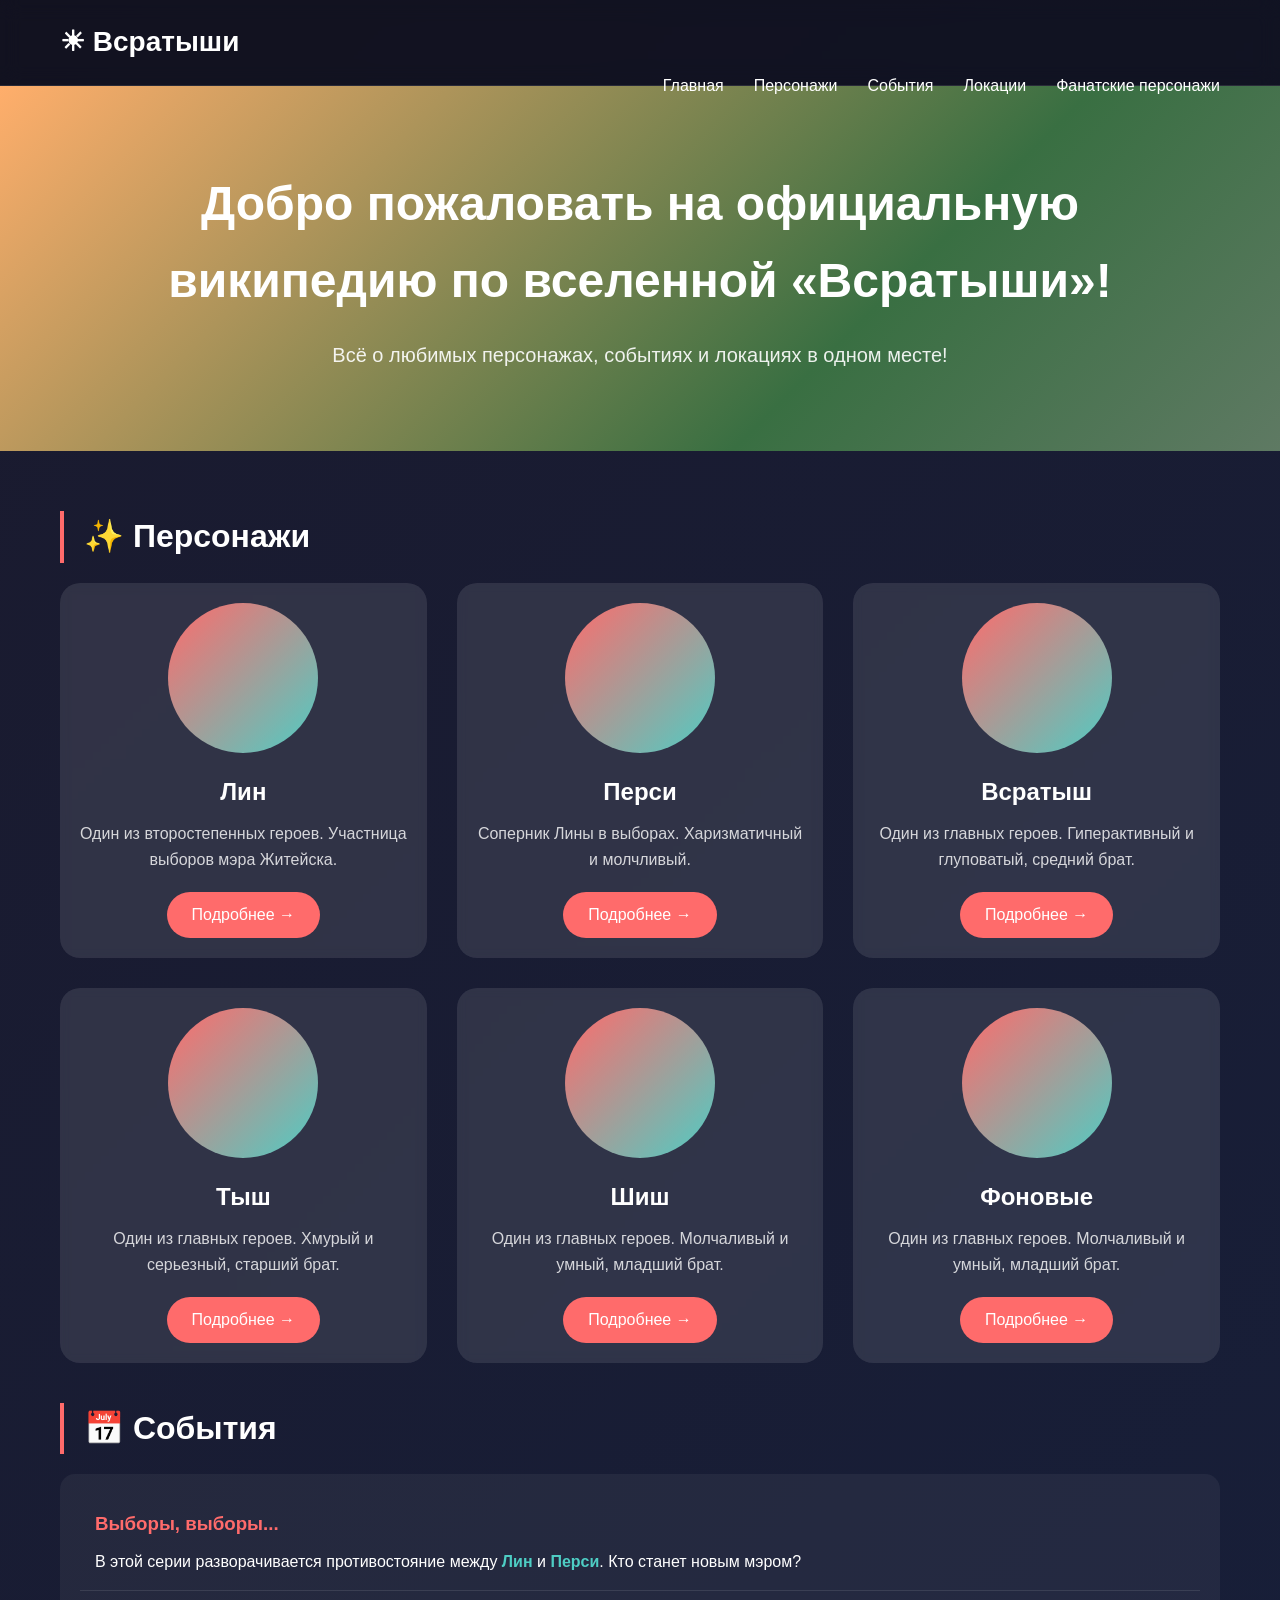
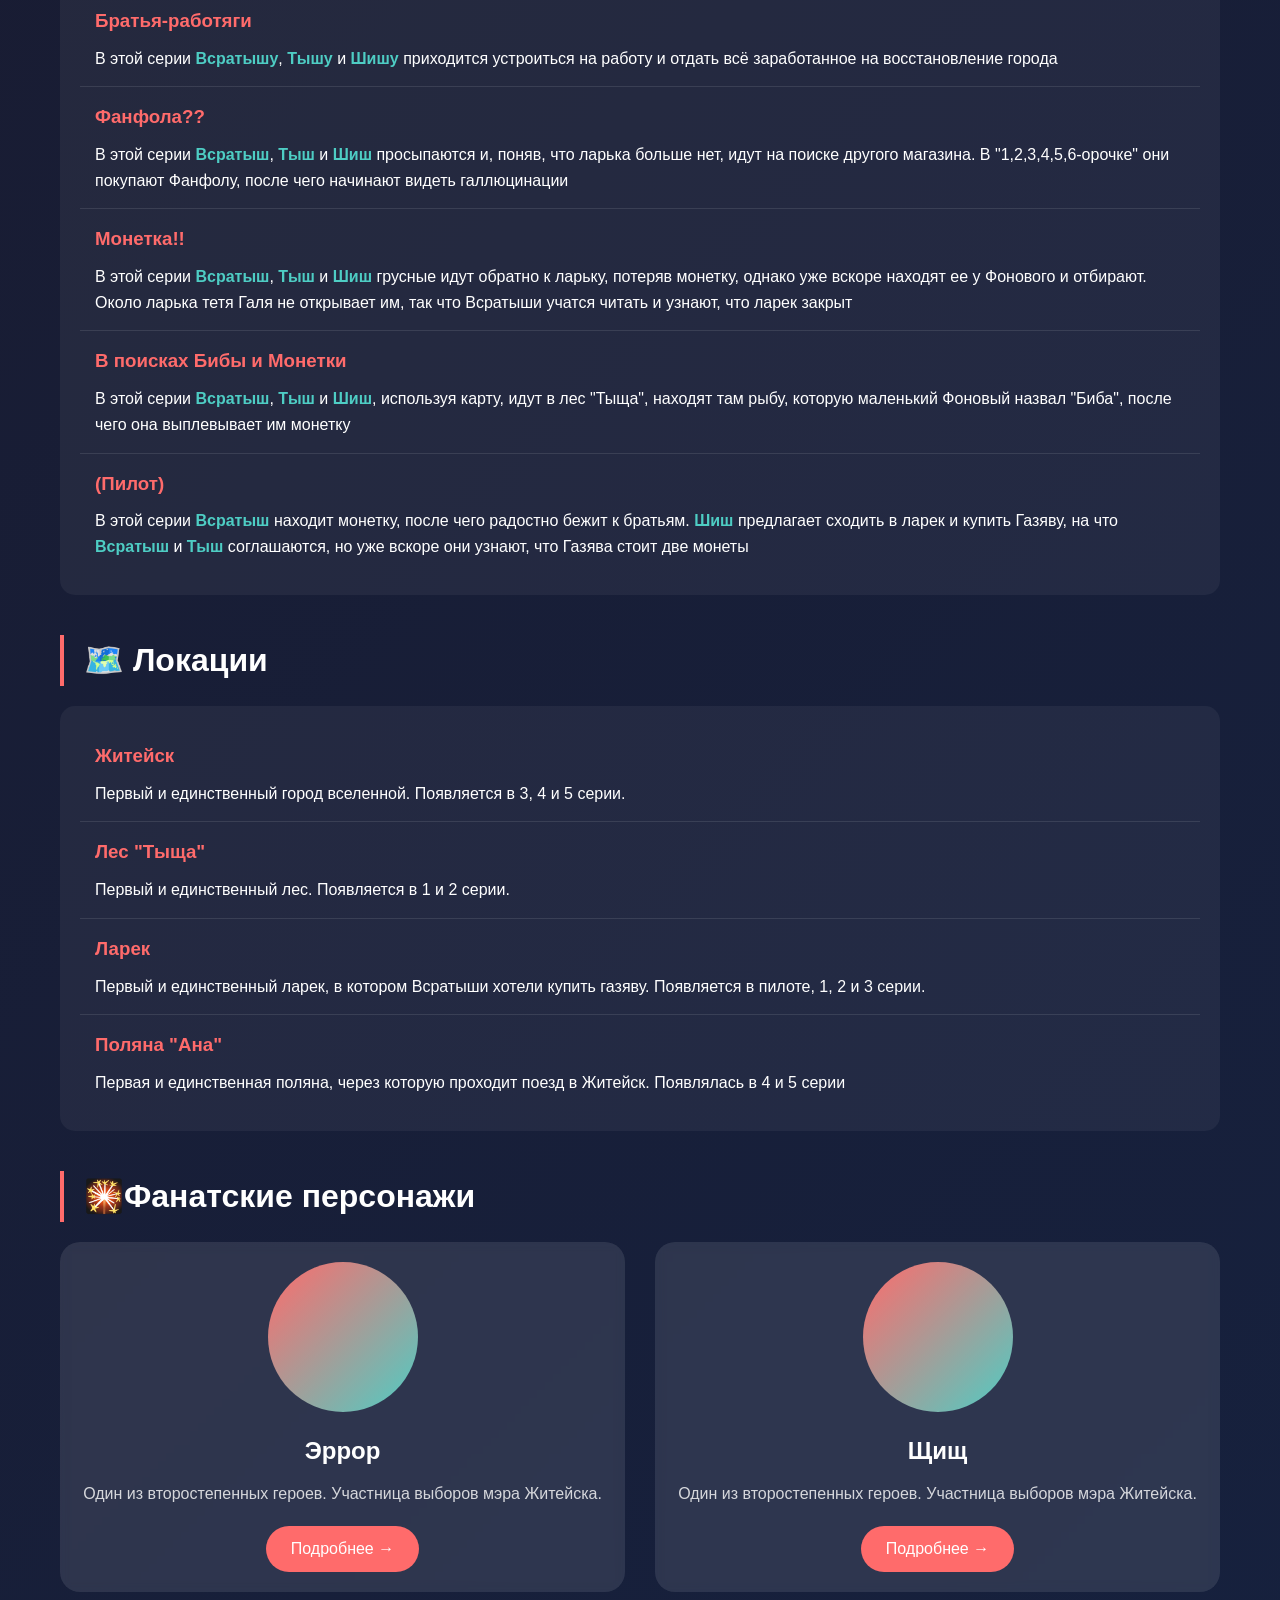
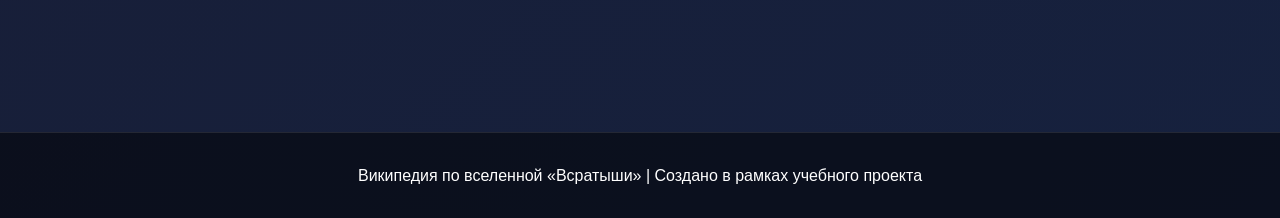
==== index.html @ 4bf6b6f5 "Update index.html" ====
<!DOCTYPE html>
<html lang="ru">
<head>
    <meta charset="UTF-8">
    <meta name="viewport" content="width=device-width, initial-scale=1.0">
    <title>Всратыши — энциклопедия вселенной</title>
    <link rel="stylesheet" href="style.css">
</head>
<body>
    <header>
        <div class="container">
            <h1 class="logo">☀ Всратыши</h1>
            <nav>
                <ul>
                    <li><a href="index.html">Главная</a></li>
                    <li><a href="#personazhi">Персонажи</a></li>
                    <li><a href="#sobytiya">События</a></li>
                    <li><a href="#lokacii">Локации</a></li>
                    <li><a href="#fanpersonazhi">Фанатские персонажи</a></li>
                </ul>
            </nav>
        </div>
    </header>

    <main>
        <section class="hero">
            <div class="container">
                <h2>Добро пожаловать на официальную<br>википедию по вселенной «Всратыши»!</h2>
                <p>Всё о любимых персонажах, событиях и локациях в одном месте!</p>
            </div>
        </section>

        <section class="content">
            <div class="container">
                <h2 id="personazhi">✨ Персонажи</h2>
                <div class="cards">
                    <div class="card">
                        <div class="card-image" style="background-color: #ff6b6b;"></div>
                        <h3>Лин</h3>
                        <p>Один из второстепенных героев. Участница выборов мэра Житейска.</p>
                        <a href="персонажи/lin.html" class="btn">Подробнее →</a>
                    </div>
                    <div class="card">
                        <div class="card-image" style="background-color: #4ecdc4;"></div>
                        <h3>Перси</h3>
                        <p>Соперник Лины в выборах. Харизматичный и молчливый.</p>
                        <a href="персонажи/persi.html" class="btn">Подробнее →</a>
                    </div>
                    <div class="card">
                        <div class="card-image" style="background-color: #ff6b6b;"></div>
                        <h3>Всратыш</h3>
                        <p>Один из главных героев. Гиперактивный и глуповатый, средний брат.</p>
                        <a href="персонажи/vsratysh.html" class="btn">Подробнее →</a>
                    </div>
                    <div class="card">
                        <div class="card-image" style="background-color: #ff6b6b;"></div>
                        <h3>Тыш</h3>
                        <p>Один из главных героев. Хмурый и серьезный, старший брат.</p>
                        <a href="персонажи/tysh.html" class="btn">Подробнее →</a>
                    </div>
                    <div class="card">
                        <div class="card-image" style="background-color: #ff6b6b;"></div>
                        <h3>Шиш</h3>
                        <p>Один из главных героев. Молчаливый и умный, младший брат.</p>
                        <a href="персонажи/shysh.html" class="btn">Подробнее →</a>
                    </div>
                    <div class="card">
                        <div class="card-image" style="background-color: #ff6b6b;"></div>
                        <h3>Фоновые</h3>
                        <p>Один из главных героев. Молчаливый и умный, младший брат.</p>
                        <a href="персонажи/fonovyi.html" class="btn">Подробнее →</a>
                    </div>
                </div>

                <h2 id="sobytiya">📅 События</h2>
                <div class="events-list">
                    <div class="event-item">
                        <h3>Выборы, выборы...</h3>
                        <p>В этой серии разворачивается противостояние между <strong><a href="персонажи/lin.html" class="event-link">Лин</a></strong> и <strong><a href="персонажи/persi.html" class="event-link">Перси</a></strong>. Кто станет новым мэром?</p>
                    </div>
                    <div class="event-item">
                        <h3>Братья-работяги</h3>
                        <p>В этой серии <strong><a href="персонажи/vsratysh.html" class="event-link">Всратышу</a></strong>, <strong><a href="персонажи/tysh.html" class="event-link">Тышу</a></strong> и <strong><a href="персонажи/shysh.html" class="event-link">Шишу</a></strong> приходится устроиться на работу и отдать всё заработанное на восстановление города</p>
                    </div>
                    <div class="event-item">
                        <h3>Фанфола??</h3>
                        <p>В этой серии <strong><a href="персонажи/vsratysh.html" class="event-link">Всратыш</a></strong>, <strong><a href="персонажи/tysh.html" class="event-link">Тыш</a></strong> и <strong><a href="персонажи/shysh.html" class="event-link">Шиш</a></strong> просыпаются и, поняв, что ларька больше нет, идут на поиске другого магазина. В "1,2,3,4,5,6-орочке" они покупают Фанфолу, после чего начинают видеть галлюцинации</p>
                    </div>
                    <div class="event-item">
                        <h3>Монетка!!</h3>
                        <p>В этой серии <strong><a href="персонажи/vsratysh.html" class="event-link">Всратыш</a></strong>, <strong><a href="персонажи/tysh.html" class="event-link">Тыш</a></strong> и <strong><a href="персонажи/shysh.html" class="event-link">Шиш</a></strong> грусные идут обратно к ларьку, потеряв монетку, однако уже вскоре находят ее у Фонового и отбирают. Около ларька тетя Галя не открывает им, так что Всратыши учатся читать и узнают, что ларек закрыт</p>
                    </div>
                    <div class="event-item">
                        <h3>В поисках Бибы и Монетки</h3>
                        <p>В этой серии <strong><a href="персонажи/vsratysh.html" class="event-link">Всратыш</a></strong>, <strong><a href="персонажи/tysh.html" class="event-link">Тыш</a></strong> и <strong><a href="персонажи/shysh.html" class="event-link">Шиш</a></strong>, используя карту, идут в лес "Тыща", находят там рыбу, которую маленький Фоновый назвал "Биба", после чего она выплевывает им монетку</p>
                    </div>
                    <div class="event-item">
                        <h3>(Пилот)</h3>
                        <p>В этой серии <strong><a href="персонажи/vsratysh.html" class="event-link">Всратыш</a></strong> находит монетку, после чего радостно бежит к братьям. <strong><a href="персонажи/shysh.html" class="event-link">Шиш</a></strong> предлагает сходить в ларек и купить Газяву, на что <strong><a href="персонажи/vsratysh.html" class="event-link">Всратыш</a></strong> и <strong><a href="персонажи/tysh.html" class="event-link">Тыш</a></strong> соглашаются, но уже вскоре они узнают, что Газява стоит две монеты</p>
                    </div>
                </div>

                <h2 id="lokacii">🗺️ Локации</h2>
                <div class="locations-list">
                    <div class="location-item">
                        <h3>Житейск</h3>
                        <p>Первый и единственный город вселенной. Появляется в 3, 4 и 5 серии.</p>
                    </div>
                    <div class="location-item">
                        <h3>Лес "Тыща"</h3>
                        <p>Первый и единственный лес. Появляется в 1 и 2 серии.</p>
                    </div>
                    <div class="location-item">
                        <h3>Ларек</h3>
                        <p>Первый и единственный ларек, в котором Всратыши хотели купить газяву. Появляется в пилоте, 1, 2 и 3 серии.</p>
                    </div>
                    <div class="location-item">
                        <h3>Поляна "Ана"</h3>
                        <p>Первая и единственная поляна, через которую проходит поезд в Житейск. Появлялась в 4 и 5 серии</p>
                    </div>
                </div>

                <h2 id="fanpersonazhi">🎇Фанатские персонажи</h2>
                <div class="cards">
                    <div class="card">
                        <div class="card-image" style="background-color: #ff6b6b;"></div>
                        <h3>Эррор</h3>
                        <p>Один из второстепенных героев. Участница выборов мэра Житейска.</p>
                        <a href="персонажи/error.html" class="btn">Подробнее →</a>
                    </div>
                    <div class="card">
                        <div class="card-image" style="background-color: #ff6b6b;"></div>
                        <h3>Щищ</h3>
                        <p>Один из второстепенных героев. Участница выборов мэра Житейска.</p>
                        <a href="персонажи/schisch.html" class="btn">Подробнее →</a>
                    </div>
                </div>
            </div>
        </section>
    </main>

    <footer>
        <div class="container">
            <p>Википедия по вселенной «Всратыши» | Создано в рамках учебного проекта</p>
        </div>
    </footer>

    <script src="script.js"></script>
</body>
</html>
---- style.css ----
* {
    margin: 0;
    padding: 0;
    box-sizing: border-box;
}

body {
    font-family: 'Segoe UI', Tahoma, Geneva, Verdana, sans-serif;
    background: linear-gradient(135deg, #1a1a2e 0%, #16213e 100%);
    color: #fff;
    line-height: 1.6;
}

.container {
    max-width: 1200px;
    margin: 0 auto;
    padding: 0 20px;
}

/* Шапка сайта */
header {
    background: rgba(0, 0, 0, 0.3);
    backdrop-filter: blur(10px);
    position: sticky;
    top: 0;
    z-index: 100;
    padding: 20px 0;
    border-bottom: 1px solid rgba(255, 255, 255, 0.1);
}

.logo {
    font-size: 28px;
    display: inline-block;
}

nav ul {
    list-style: none;
    display: flex;
    gap: 30px;
    float: right;
    margin-top: 8px;
}

nav ul li a {
    color: #fff;
    text-decoration: none;
    transition: color 0.3s;
}

nav ul li a:hover {
    color: #ff6b6b;
}

/* Герой-секция */
.hero {
    text-align: center;
    padding: 80px 0;
    background: linear-gradient(135deg, #ffae6b, #396f42, #848484, #958627);
    background-size: 200% 200%;
    animation: gradient 3s ease infinite;
}

@keyframes gradient {
    0% { background-position: 0% 50%; }
    50% { background-position: 100% 50%; }
    100% { background-position: 0% 50%; }
}

.hero h2 {
    font-size: 48px;
    margin-bottom: 20px;
}

.hero p {
    font-size: 20px;
    opacity: 0.9;
}

/* Основной контент */
.content {
    padding: 60px 0;
}

.content h2 {
    font-size: 32px;
    margin: 40px 0 20px 0;
    border-left: 4px solid #ff6b6b;
    padding-left: 20px;
}

.content h2:first-of-type {
    margin-top: 0;
}

/* Карточки персонажей */
.cards {
    display: grid;
    grid-template-columns: repeat(auto-fit, minmax(280px, 1fr));
    gap: 30px;
    margin-bottom: 40px;
}

.card {
    background: rgba(255, 255, 255, 0.1);
    backdrop-filter: blur(5px);
    border-radius: 20px;
    padding: 20px;
    text-align: center;
    transition: transform 0.3s, box-shadow 0.3s;
}

.card:hover {
    transform: translateY(-5px);
    box-shadow: 0 10px 30px rgba(0, 0, 0, 0.3);
}

.card-image {
    width: 150px;
    height: 150px;
    border-radius: 50%;
    margin: 0 auto 20px;
    background: linear-gradient(135deg, #ff6b6b, #4ecdc4);
}

.card h3 {
    font-size: 24px;
    margin-bottom: 10px;
}

.card p {
    margin-bottom: 20px;
    opacity: 0.8;
}

.btn {
    display: inline-block;
    background: #ff6b6b;
    color: #fff;
    padding: 10px 25px;
    text-decoration: none;
    border-radius: 25px;
    transition: background 0.3s, transform 0.3s;
}

.btn:hover {
    background: #ff5252;
    transform: scale(1.05);
}

/* События и локации */
.events-list, .locations-list {
    background: rgba(255, 255, 255, 0.05);
    border-radius: 15px;
    padding: 20px;
    margin-bottom: 30px;
}

.event-item, .location-item {
    padding: 15px;
    border-bottom: 1px solid rgba(255, 255, 255, 0.1);
}

.event-item:last-child, .location-item:last-child {
    border-bottom: none;
}

.event-item h3, .location-item h3 {
    margin-bottom: 10px;
    color: #ff6b6b;
}

.event-link {
    color: #4ecdc4;
    text-decoration: none;
    font-weight: bold;
}

.event-link:hover {
    text-decoration: underline;
}

/* Подвал */
footer {
    background: rgba(0, 0, 0, 0.5);
    text-align: center;
    padding: 30px 0;
    margin-top: 40px;
    border-top: 1px solid rgba(255, 255, 255, 0.1);
}

/* Адаптивность */
@media (max-width: 768px) {
    .hero h2 {
        font-size: 32px;
    }
    
    nav ul {
        float: none;
        justify-content: center;
        margin-top: 15px;
    }
    
    .logo {
        text-align: center;
        display: block;
    }
    
    .cards {
        grid-template-columns: 1fr;
    }
}
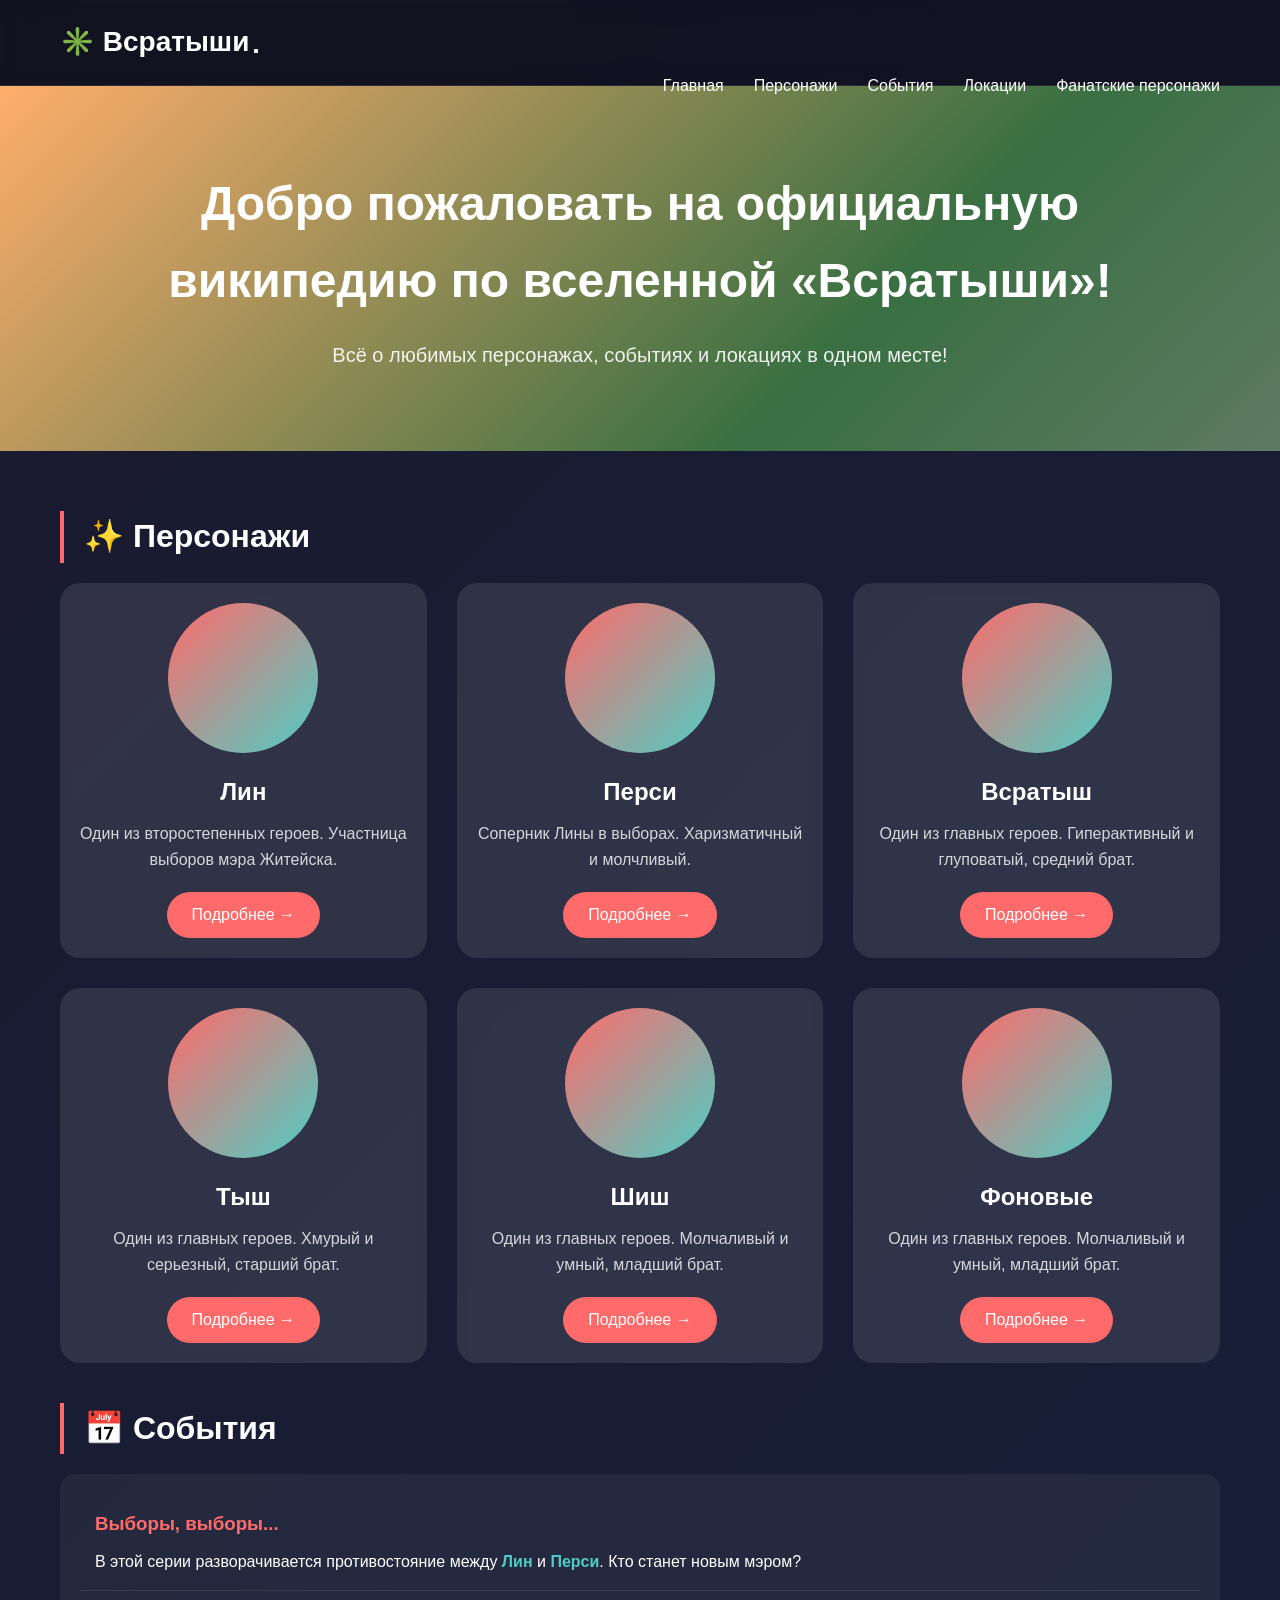
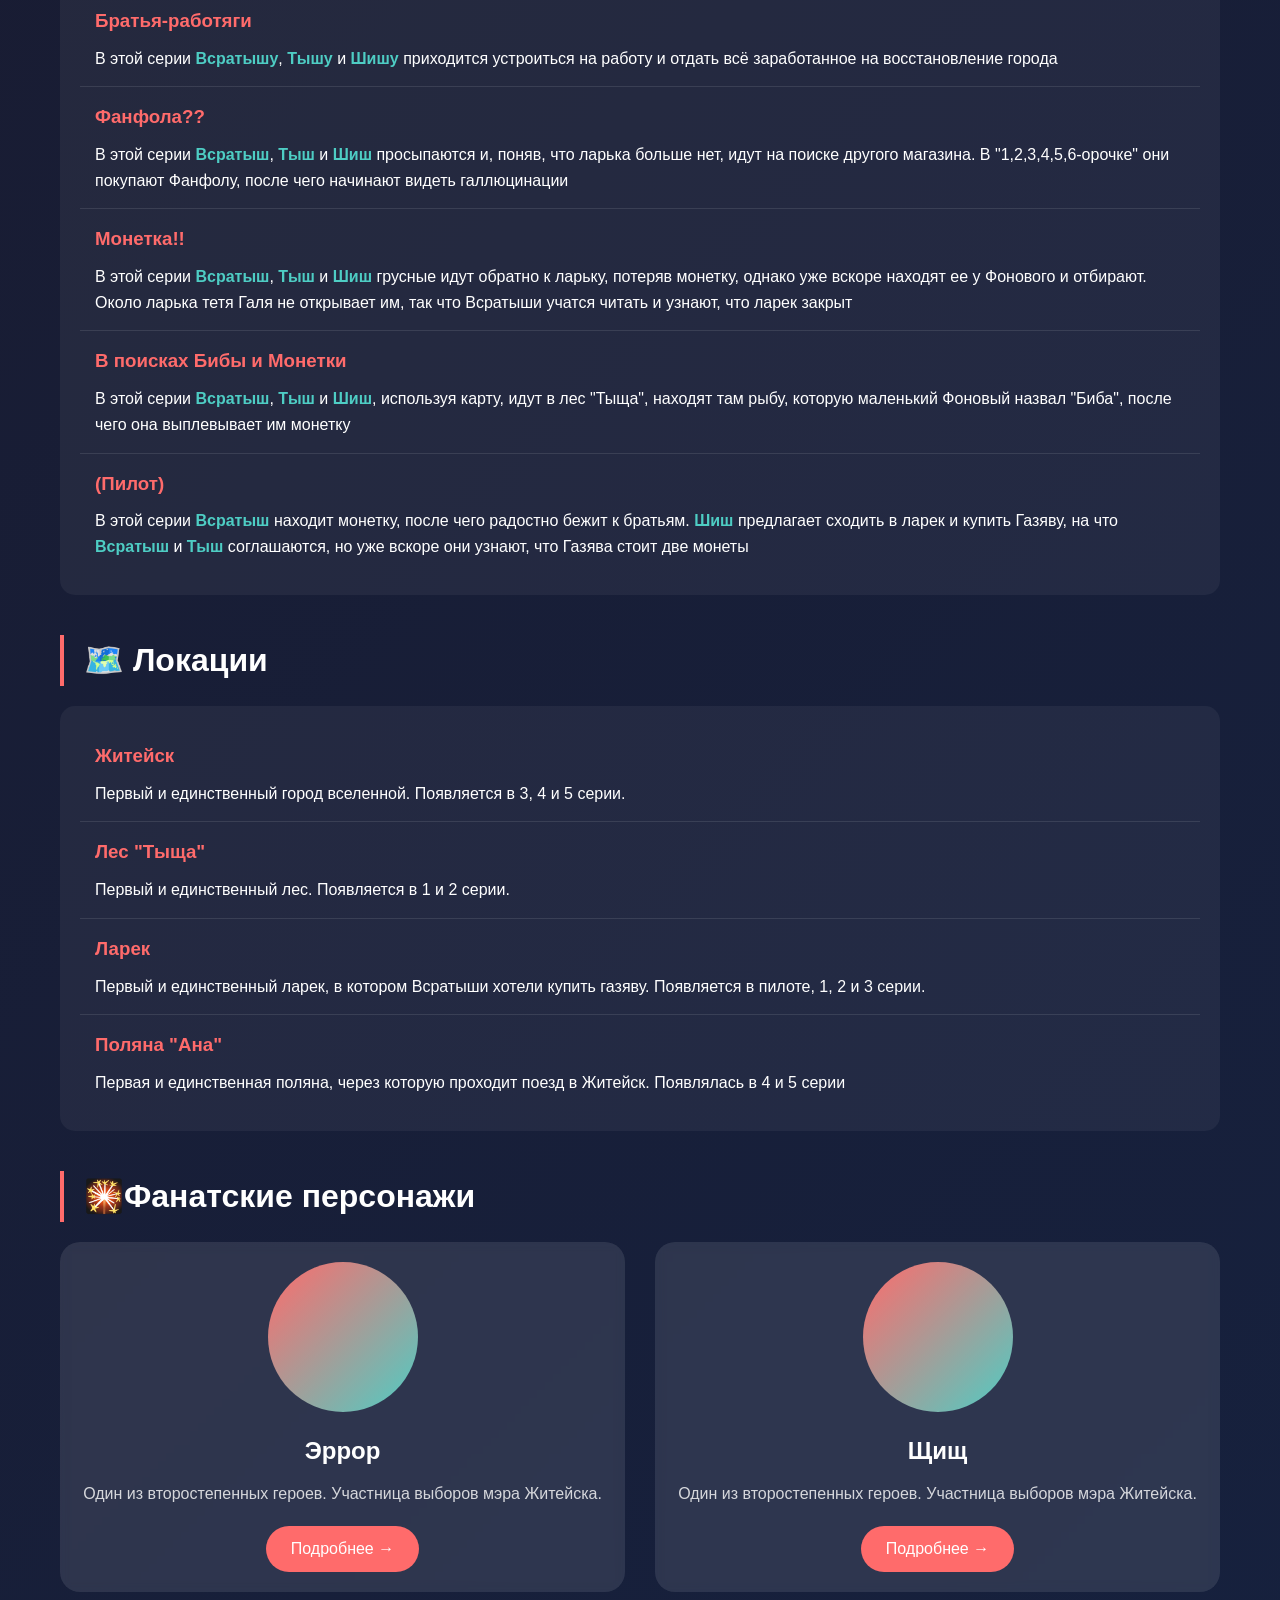
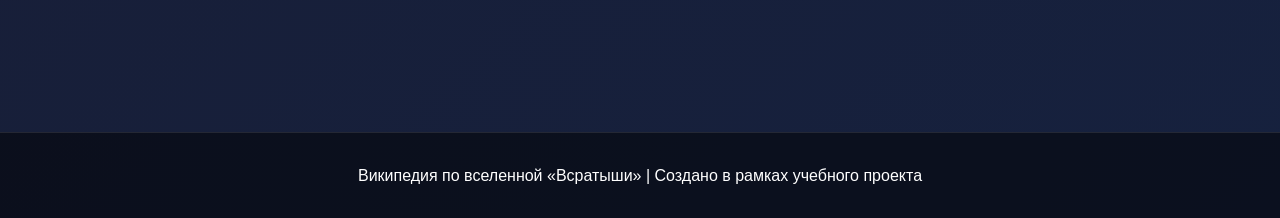
==== commit 69807b86: "Update index.html" ====
--- a/index.html
+++ b/index.html
@@ -8,9 +8,15 @@
 </head>
 <body>
     <header>
-        <div class="container">
-            <h1 class="logo">☀ Всратыши</h1>
-            <nav>
+    <div class="container">
+        <div class="header-content">
+            <h1 class="logo">✳️ Всратыши</h1>
+            <button class="burger-menu" id="burgerBtn">
+                <span></span>
+                <span></span>
+                <span></span>
+            </button>
+            <nav id="mainNav">
                 <ul>
                     <li><a href="index.html">Главная</a></li>
                     <li><a href="#personazhi">Персонажи</a></li>
@@ -20,7 +26,8 @@
                 </ul>
             </nav>
         </div>
-    </header>
+    </div>
+</header>
 
     <main>
         <section class="hero">
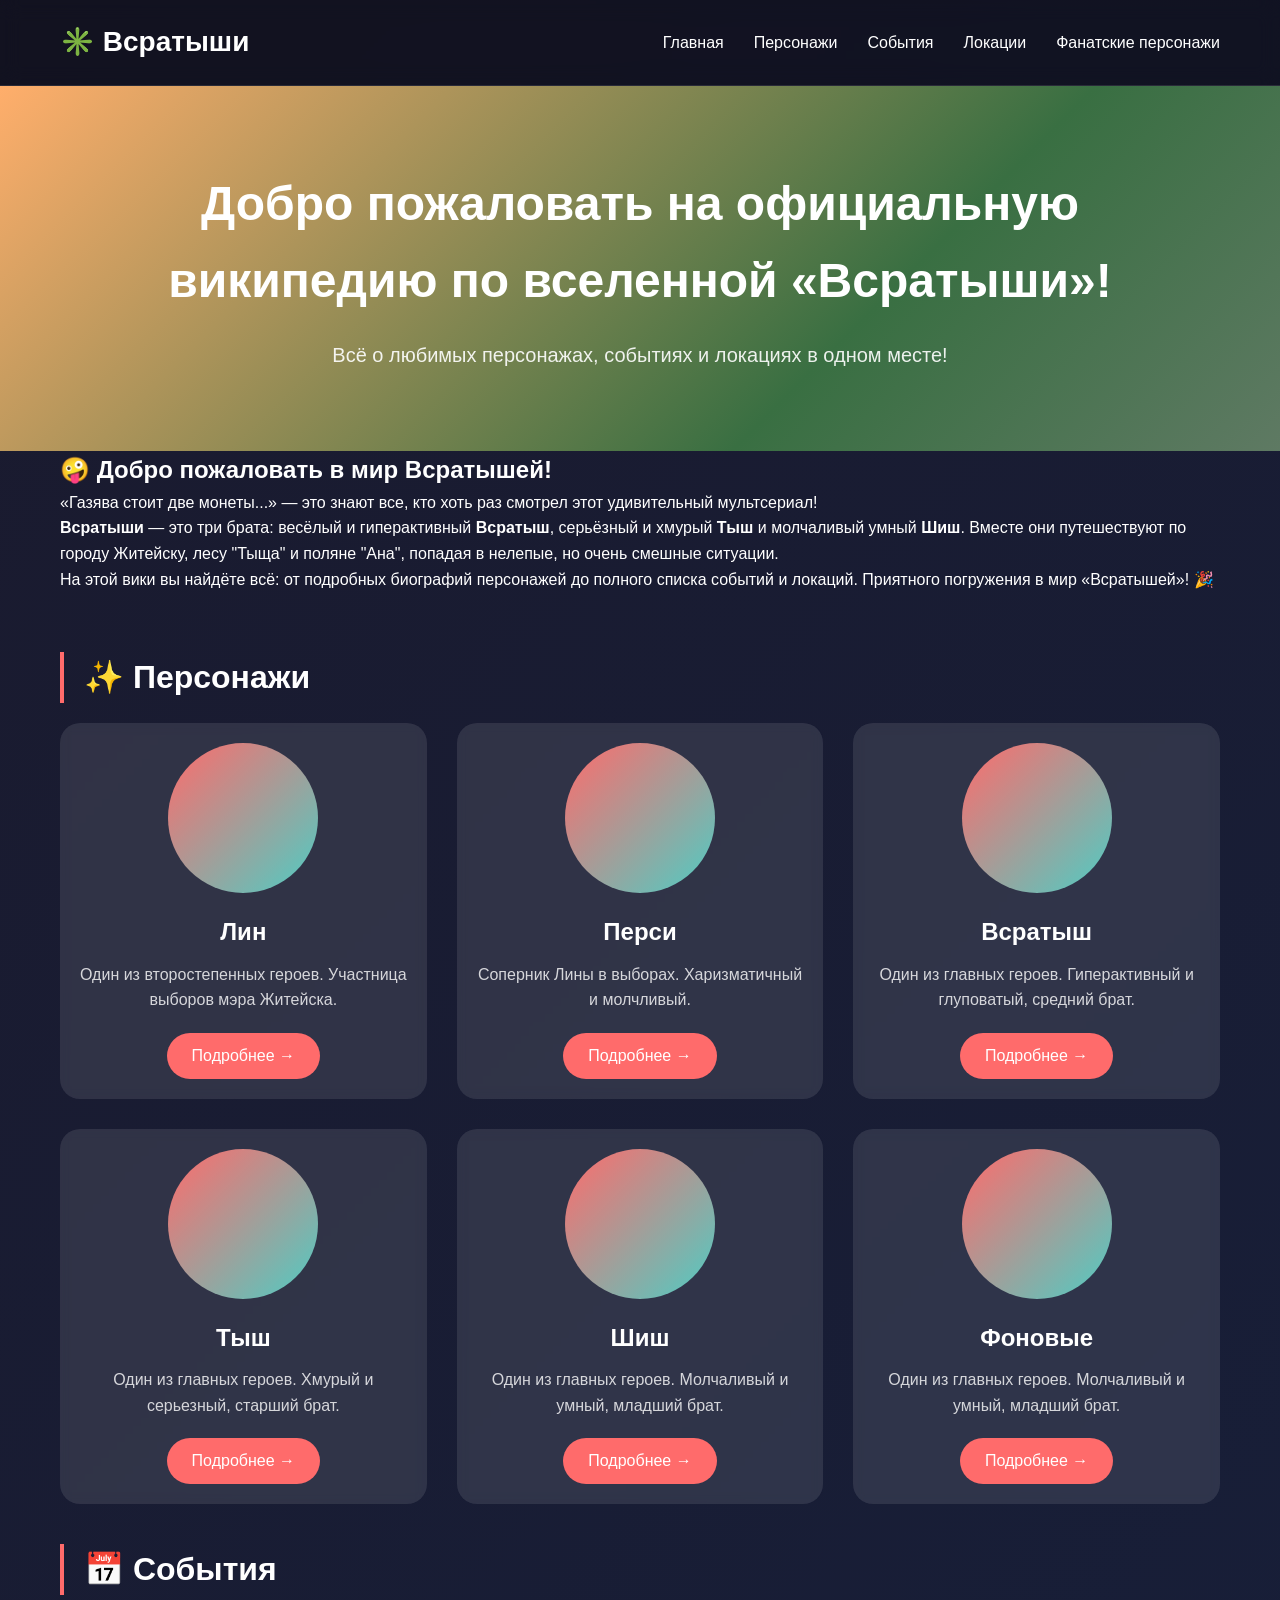
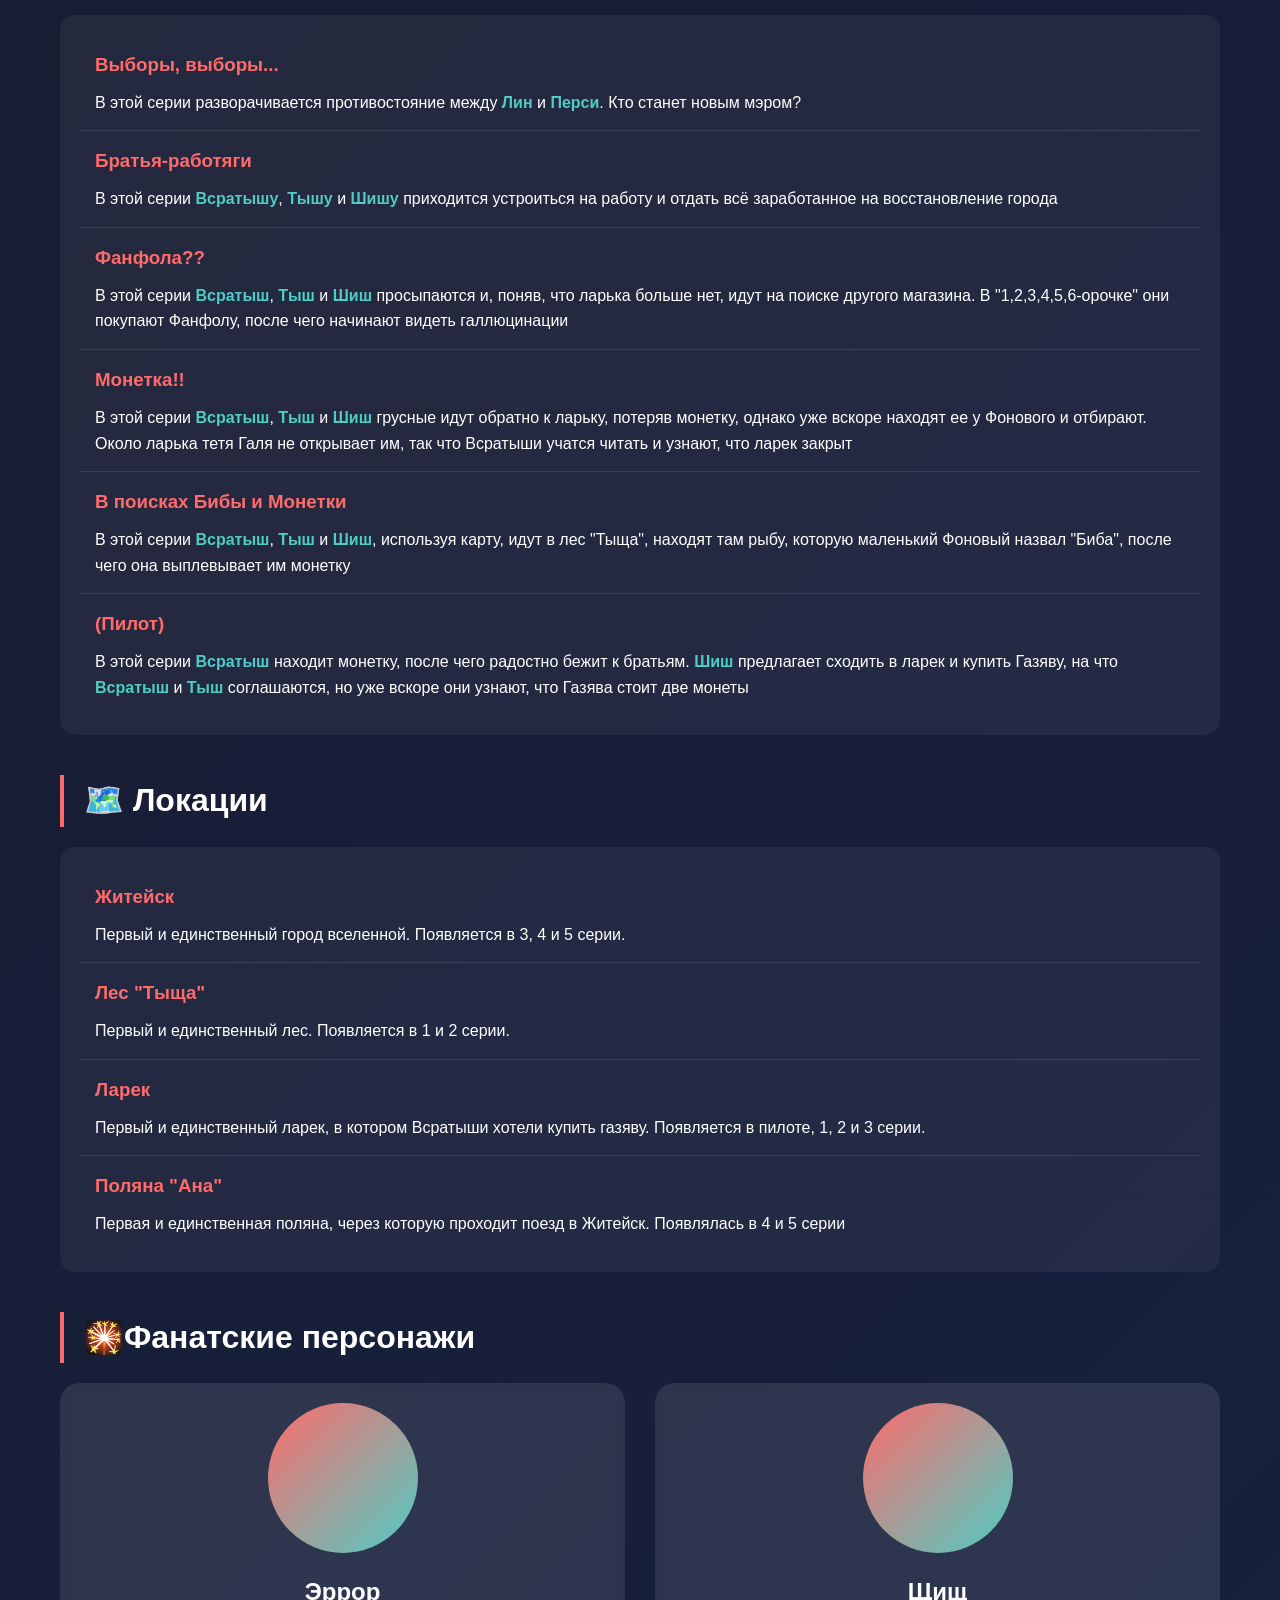
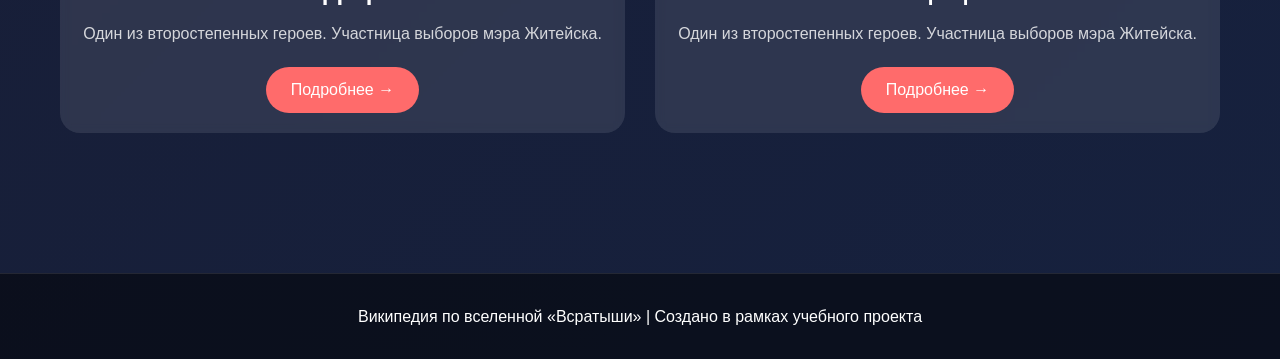
==== commit f09b381f: "Update index.html" ====
--- a/index.html
+++ b/index.html
@@ -36,6 +36,19 @@
                 <p>Всё о любимых персонажах, событиях и локациях в одном месте!</p>
             </div>
         </section>
+        <!-- Вступление о вселенной -->
+<section class="intro">
+    <div class="container">
+        <div class="intro-content">
+            <h2>🤪 Добро пожаловать в мир Всратышей!</h2>
+            <div class="quote">
+                <p>«Газява стоит две монеты...» — это знают все, кто хоть раз смотрел этот удивительный мультсериал!</p>
+            </div>
+            <p><strong>Всратыши</strong> — это три брата: весёлый и гиперактивный <strong>Всратыш</strong>, серьёзный и хмурый <strong>Тыш</strong> и молчаливый умный <strong>Шиш</strong>. Вместе они путешествуют по городу Житейску, лесу "Тыща" и поляне "Ана", попадая в нелепые, но очень смешные ситуации.</p>
+            <p>На этой вики вы найдёте всё: от подробных биографий персонажей до полного списка событий и локаций. Приятного погружения в мир «Всратышей»! 🎉</p>
+        </div>
+    </div>
+</section>
 
         <section class="content">
             <div class="container">
--- a/style.css
+++ b/style.css
@@ -17,7 +17,7 @@
     padding: 0 20px;
 }
 
-/* Шапка сайта */
+/* ========== ШАПКА САЙТА ========== */
 header {
     background: rgba(0, 0, 0, 0.3);
     backdrop-filter: blur(10px);
@@ -28,30 +28,73 @@
     border-bottom: 1px solid rgba(255, 255, 255, 0.1);
 }
 
+/* Контейнер для логотипа и бургера */
+.header-content {
+    display: flex;
+    justify-content: space-between;
+    align-items: center;
+    flex-wrap: wrap;
+}
+
 .logo {
     font-size: 28px;
     display: inline-block;
 }
 
+/* ========== БУРГЕР-МЕНЮ ========== */
+.burger-menu {
+    display: none;
+    background: none;
+    border: none;
+    cursor: pointer;
+    padding: 10px;
+    z-index: 100;
+}
+
+.burger-menu span {
+    display: block;
+    width: 25px;
+    height: 3px;
+    background-color: #fff;
+    margin: 5px 0;
+    border-radius: 3px;
+    transition: all 0.3s ease;
+}
+
+/* Анимация при открытом меню (бургер превращается в крестик) */
+.burger-menu.active span:nth-child(1) {
+    transform: rotate(45deg) translate(5px, 5px);
+}
+
+.burger-menu.active span:nth-child(2) {
+    opacity: 0;
+}
+
+.burger-menu.active span:nth-child(3) {
+    transform: rotate(-45deg) translate(7px, -6px);
+}
+
+/* Навигация для компьютеров */
 nav ul {
     list-style: none;
     display: flex;
     gap: 30px;
-    float: right;
-    margin-top: 8px;
+    margin: 0;
+    padding: 0;
 }
 
 nav ul li a {
     color: #fff;
     text-decoration: none;
     transition: color 0.3s;
+    white-space: nowrap;
 }
 
 nav ul li a:hover {
     color: #ff6b6b;
 }
 
-/* Герой-секция */
+/* ========== ГЕРОЙ-СЕКЦИЯ ========== */
 .hero {
     text-align: center;
     padding: 80px 0;
@@ -76,7 +119,7 @@
     opacity: 0.9;
 }
 
-/* Основной контент */
+/* ========== ОСНОВНОЙ КОНТЕНТ ========== */
 .content {
     padding: 60px 0;
 }
@@ -188,24 +231,57 @@
     border-top: 1px solid rgba(255, 255, 255, 0.1);
 }
 
-/* Адаптивность */
+/* ========== АДАПТАЦИЯ ДЛЯ МОБИЛЬНЫХ ========== */
 @media (max-width: 768px) {
+    /* Герой */
     .hero h2 {
         font-size: 32px;
     }
     
-    nav ul {
-        float: none;
-        justify-content: center;
-        margin-top: 15px;
-    }
-    
+    .hero {
+        padding: 50px 0;
+    }
+    
+    /* Логотип */
     .logo {
         text-align: center;
         display: block;
     }
     
+    /* Бургер-меню — показываем */
+    .burger-menu {
+        display: block;
+    }
+    
+    /* Навигация по умолчанию скрыта */
+    nav {
+        width: 100%;
+        max-height: 0;
+        overflow: hidden;
+        transition: max-height 0.3s ease-out;
+    }
+    
+    /* Когда меню открыто */
+    nav.open {
+        max-height: 300px;
+    }
+    
+    /* Стили для мобильного меню */
+    nav ul {
+        flex-direction: column;
+        gap: 15px;
+        padding: 20px 0;
+        text-align: center;
+    }
+    
+    nav ul li a {
+        display: block;
+        padding: 8px 0;
+        white-space: normal;
+    }
+    
+    /* Карточки в один столбец */
     .cards {
         grid-template-columns: 1fr;
     }
-}+}
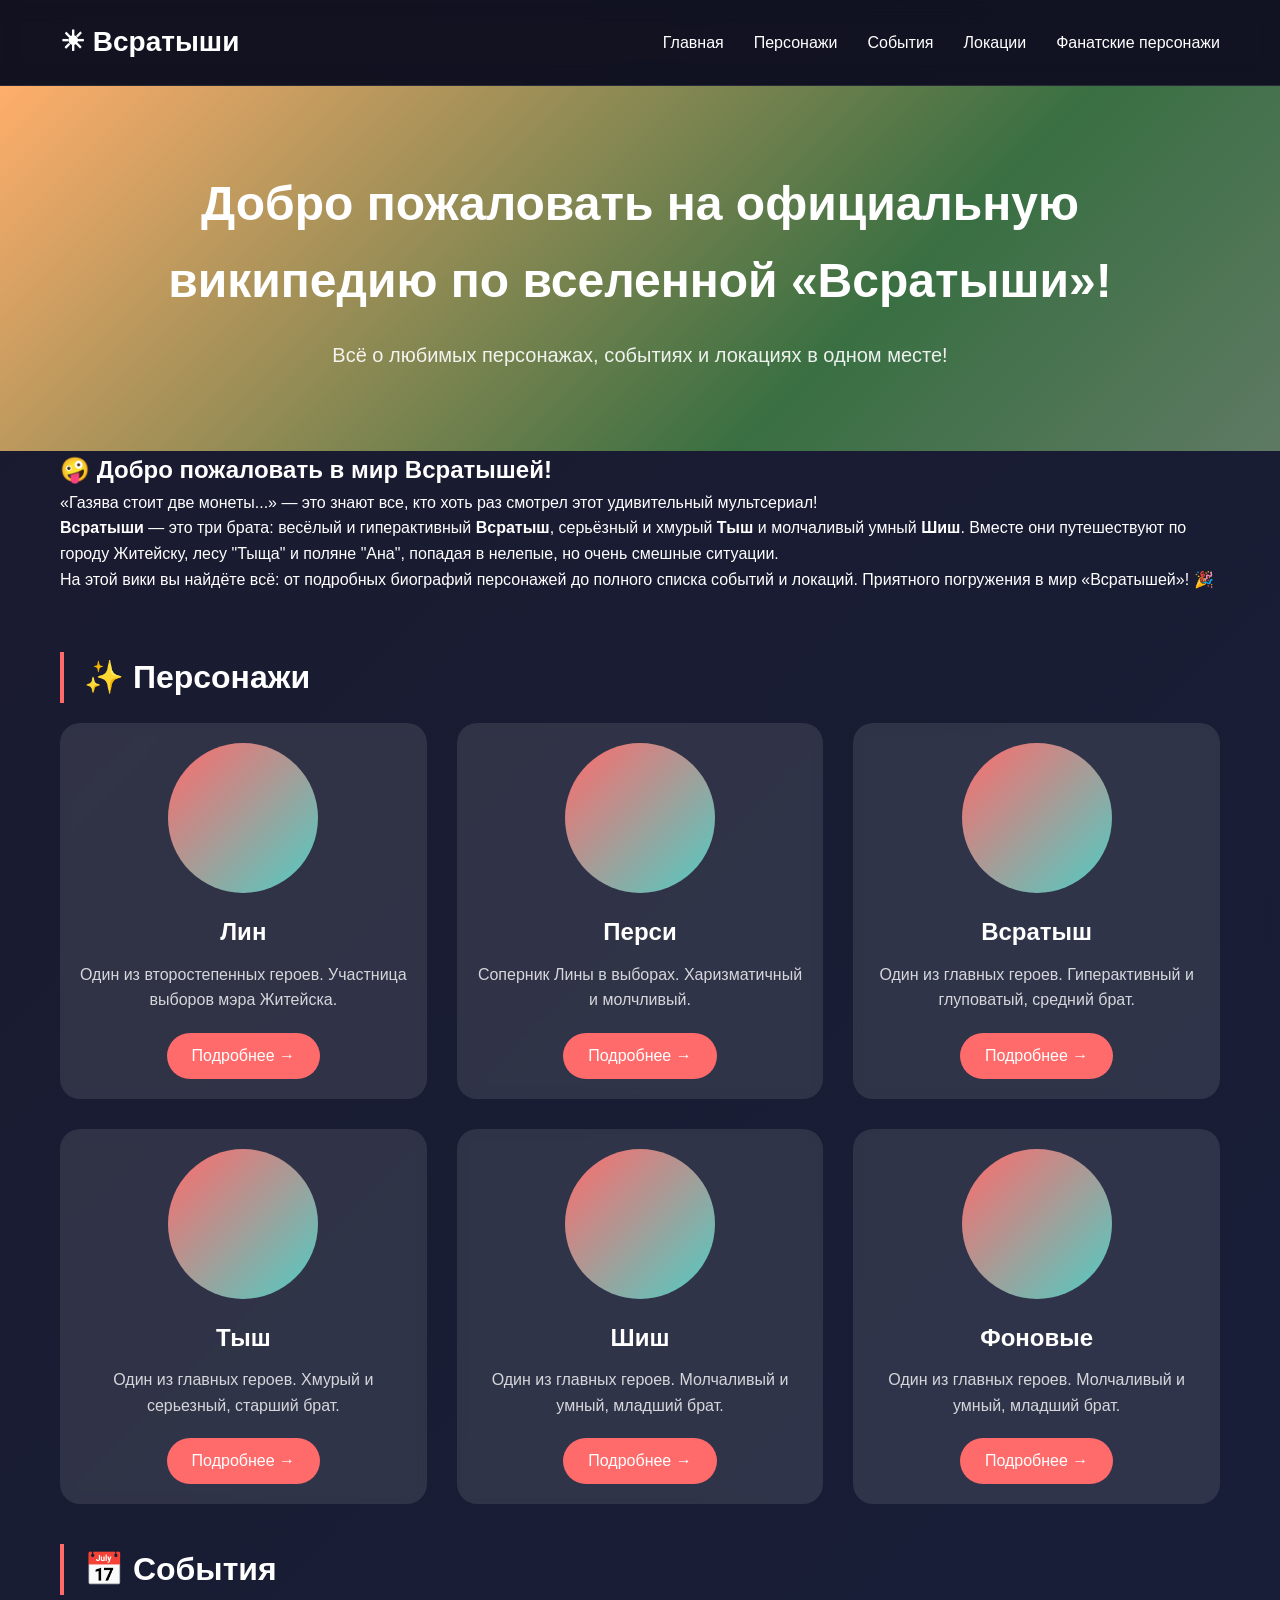
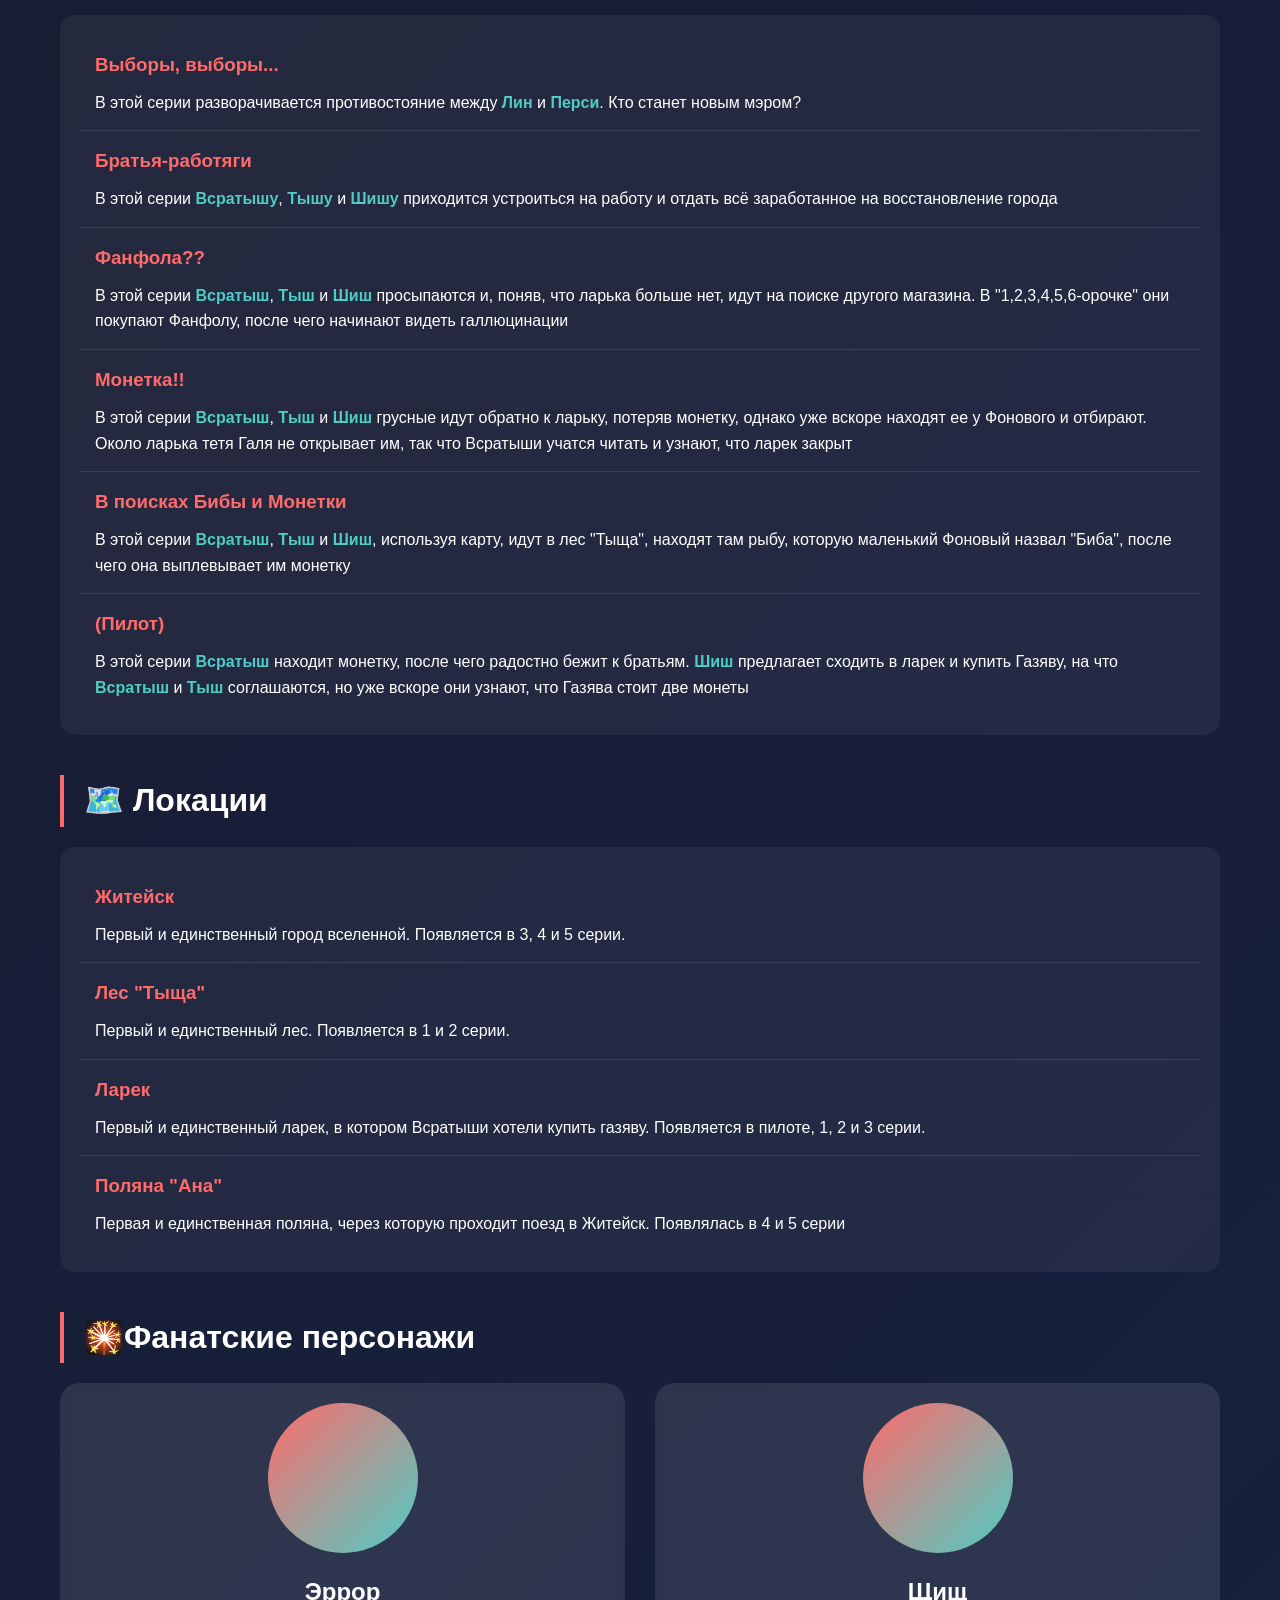
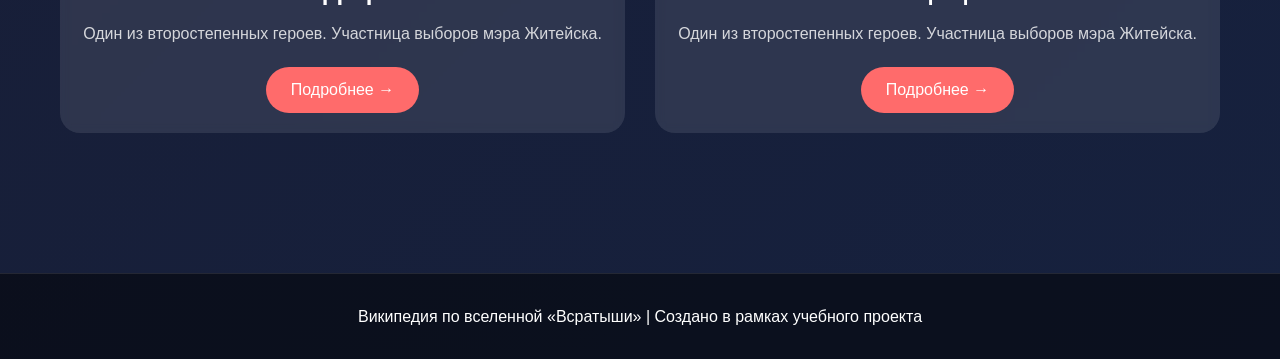
==== commit 8c7ca51e: "Update index.html" ====
--- a/index.html
+++ b/index.html
@@ -10,7 +10,7 @@
     <header>
     <div class="container">
         <div class="header-content">
-            <h1 class="logo">✳️ Всратыши</h1>
+            <h1 class="logo">☀ Всратыши</h1>
             <button class="burger-menu" id="burgerBtn">
                 <span></span>
                 <span></span>
--- a/style.css
+++ b/style.css
@@ -283,5 +283,56 @@
     /* Карточки в один столбец */
     .cards {
         grid-template-columns: 1fr;
-    }
-}
+    /* ========== СТИЛИ ДЛЯ ВСТУПЛЕНИЯ ========== */
+.intro {
+    padding: 40px 0;
+    background: rgba(255, 255, 255, 0.03);
+    border-bottom: 1px solid rgba(255, 255, 255, 0.1);
+}
+
+.intro-content {
+    max-width: 900px;
+    margin: 0 auto;
+    text-align: center;
+}
+
+.intro-content h2 {
+    font-size: 36px;
+    margin-bottom: 25px;
+    color: #ff6b6b;
+    border-left: none;
+    padding-left: 0;
+}
+
+.intro-content p {
+    font-size: 18px;
+    margin-bottom: 20px;
+    line-height: 1.7;
+}
+
+.quote {
+    font-size: 22px;
+    font-style: italic;
+    color: #4ecdc4;
+    background: rgba(78, 205, 196, 0.1);
+    padding: 20px;
+    border-radius: 15px;
+    margin: 30px 0;
+    border-left: 4px solid #4ecdc4;
+}
+
+/* Для мобильных */
+@media (max-width: 768px) {
+    .intro-content h2 {
+        font-size: 28px;
+    }
+    
+    .intro-content p {
+        font-size: 16px;
+    }
+    
+    .quote {
+        font-size: 18px;
+        padding: 15px;
+    }
+}
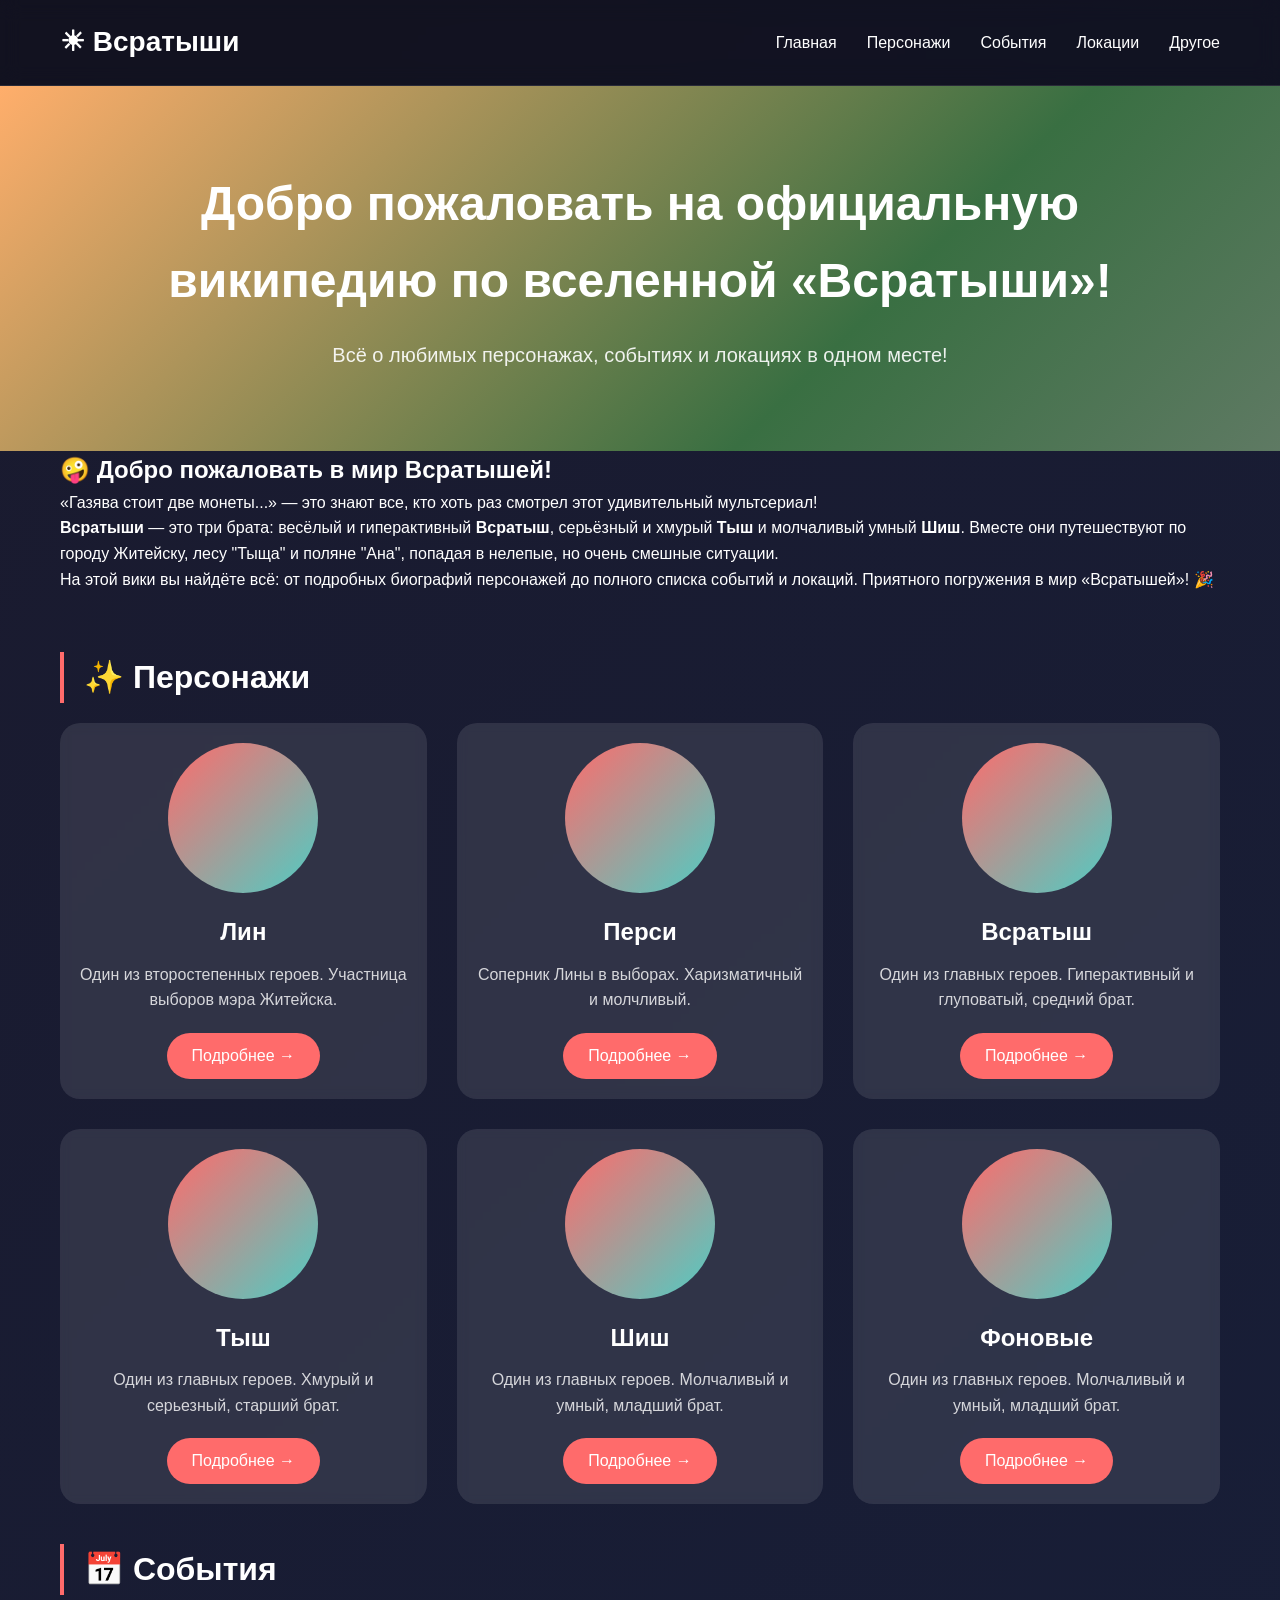
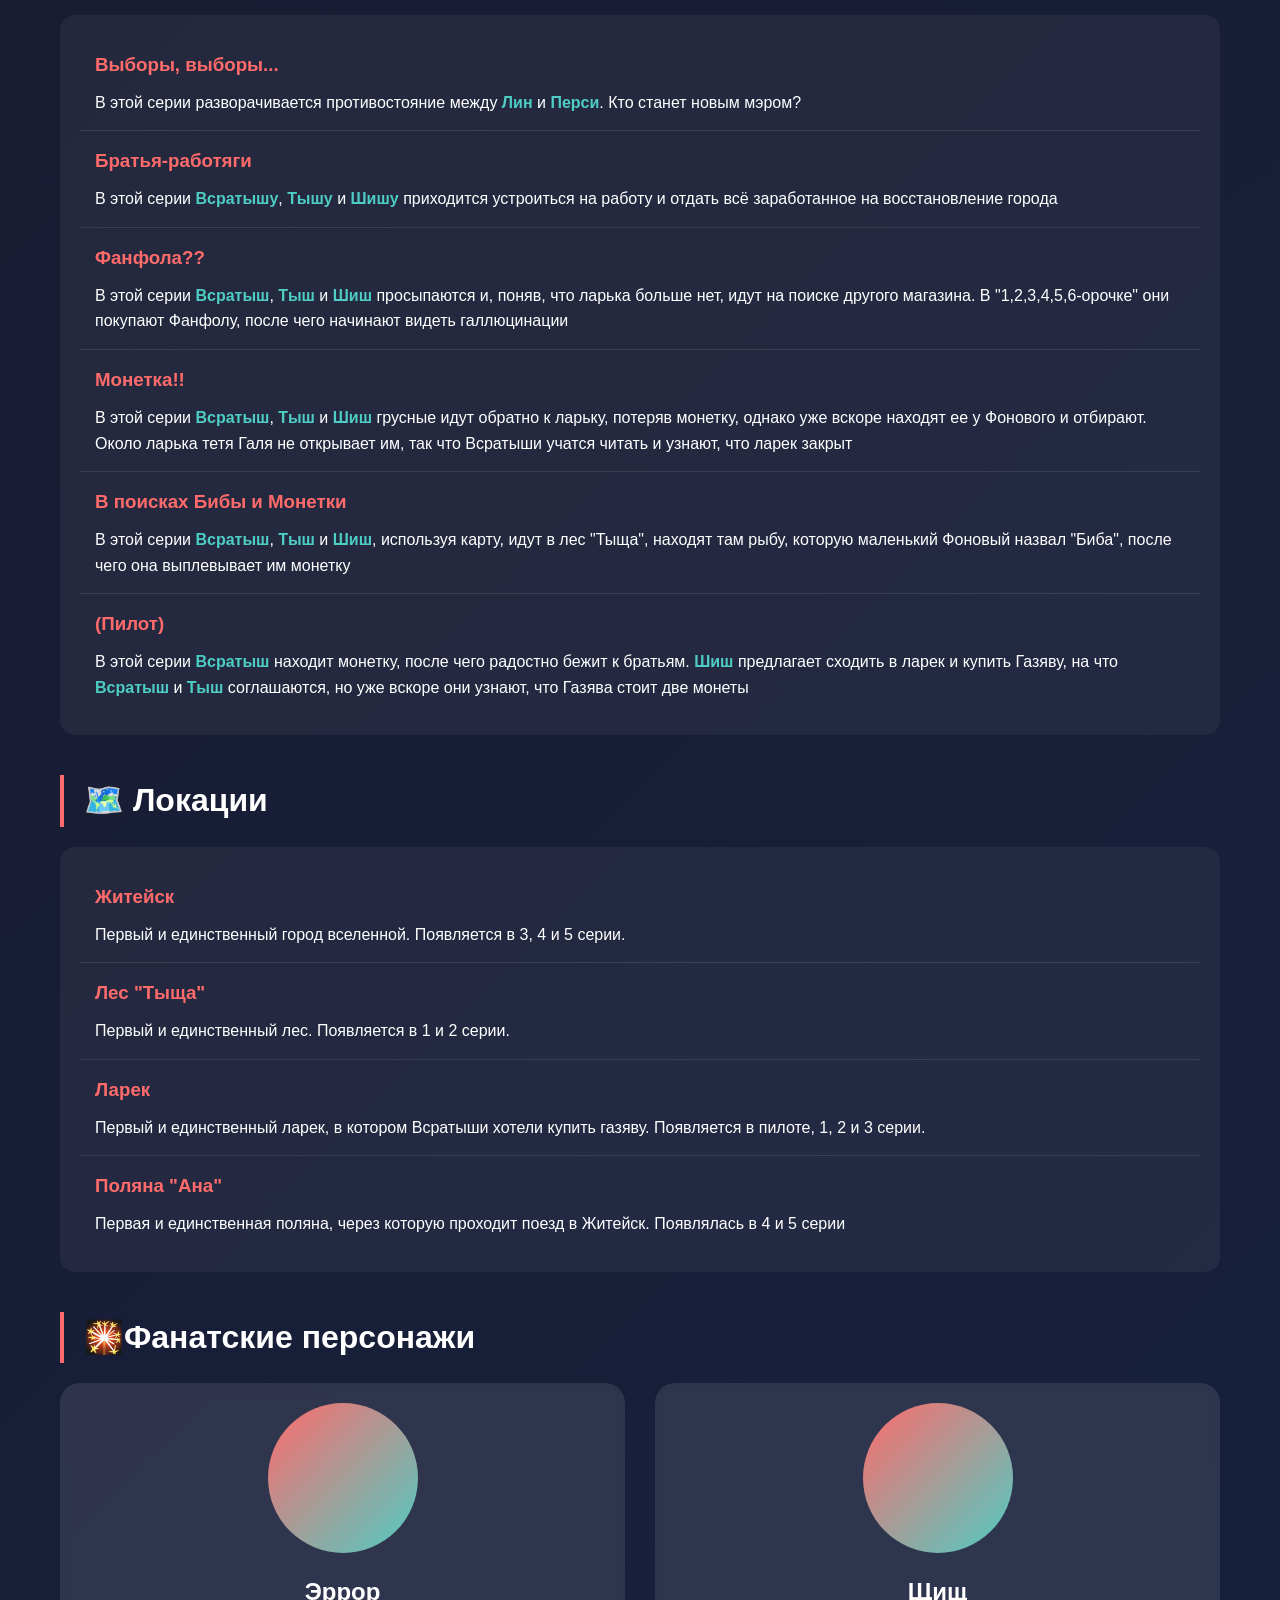
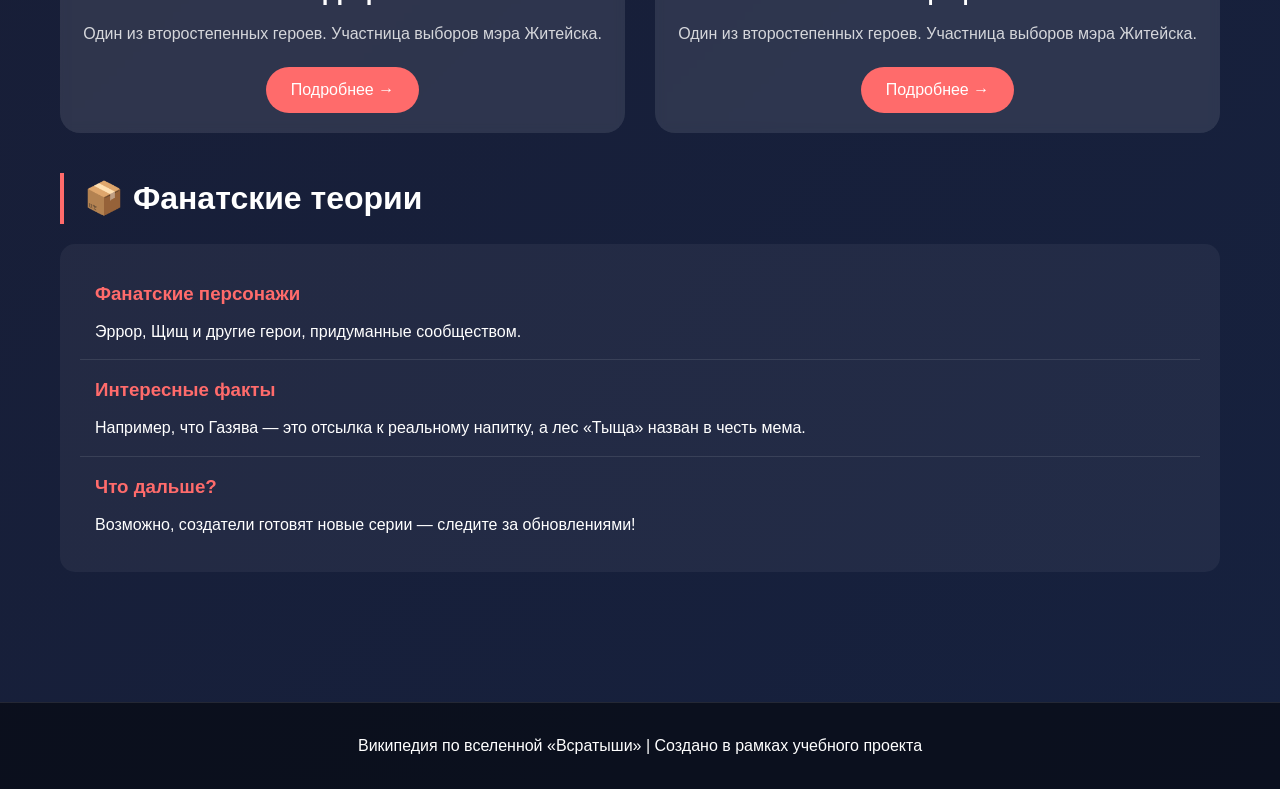
==== commit 4ed1d9eb: "Масшттабное обновление" ====
--- a/index.html
+++ b/index.html
@@ -22,7 +22,7 @@
                     <li><a href="#personazhi">Персонажи</a></li>
                     <li><a href="#sobytiya">События</a></li>
                     <li><a href="#lokacii">Локации</a></li>
-                    <li><a href="#fanpersonazhi">Фанатские персонажи</a></li>
+                    <li><a href="#drugoe">Другое</a></li>
                 </ul>
             </nav>
         </div>
@@ -140,7 +140,7 @@
                     </div>
                 </div>
 
-                <h2 id="fanpersonazhi">🎇Фанатские персонажи</h2>
+                <h2 id="drugoe">🎇Фанатские персонажи</h2>
                 <div class="cards">
                     <div class="card">
                         <div class="card-image" style="background-color: #ff6b6b;"></div>
@@ -153,6 +153,22 @@
                         <h3>Щищ</h3>
                         <p>Один из второстепенных героев. Участница выборов мэра Житейска.</p>
                         <a href="персонажи/schisch.html" class="btn">Подробнее →</a>
+                    </div>
+                </div>
+
+                <h2 id="drugoe">📦 Фанатские теории</h2>
+                <div class="locations-list">
+                    <div class="location-item">
+                        <h3>Фанатские персонажи</h3>
+                        <p>Эррор, Щищ и другие герои, придуманные сообществом.</p>
+                    </div>
+                    <div class="location-item">
+                        <h3>Интересные факты</h3>
+                        <p>Например, что Газява — это отсылка к реальному напитку, а лес «Тыща» назван в честь мема.</p>
+                    </div>
+                    <div class="location-item">
+                        <h3>Что дальше?</h3>
+                        <p>Возможно, создатели готовят новые серии — следите за обновлениями!</p>
                     </div>
                 </div>
             </div>
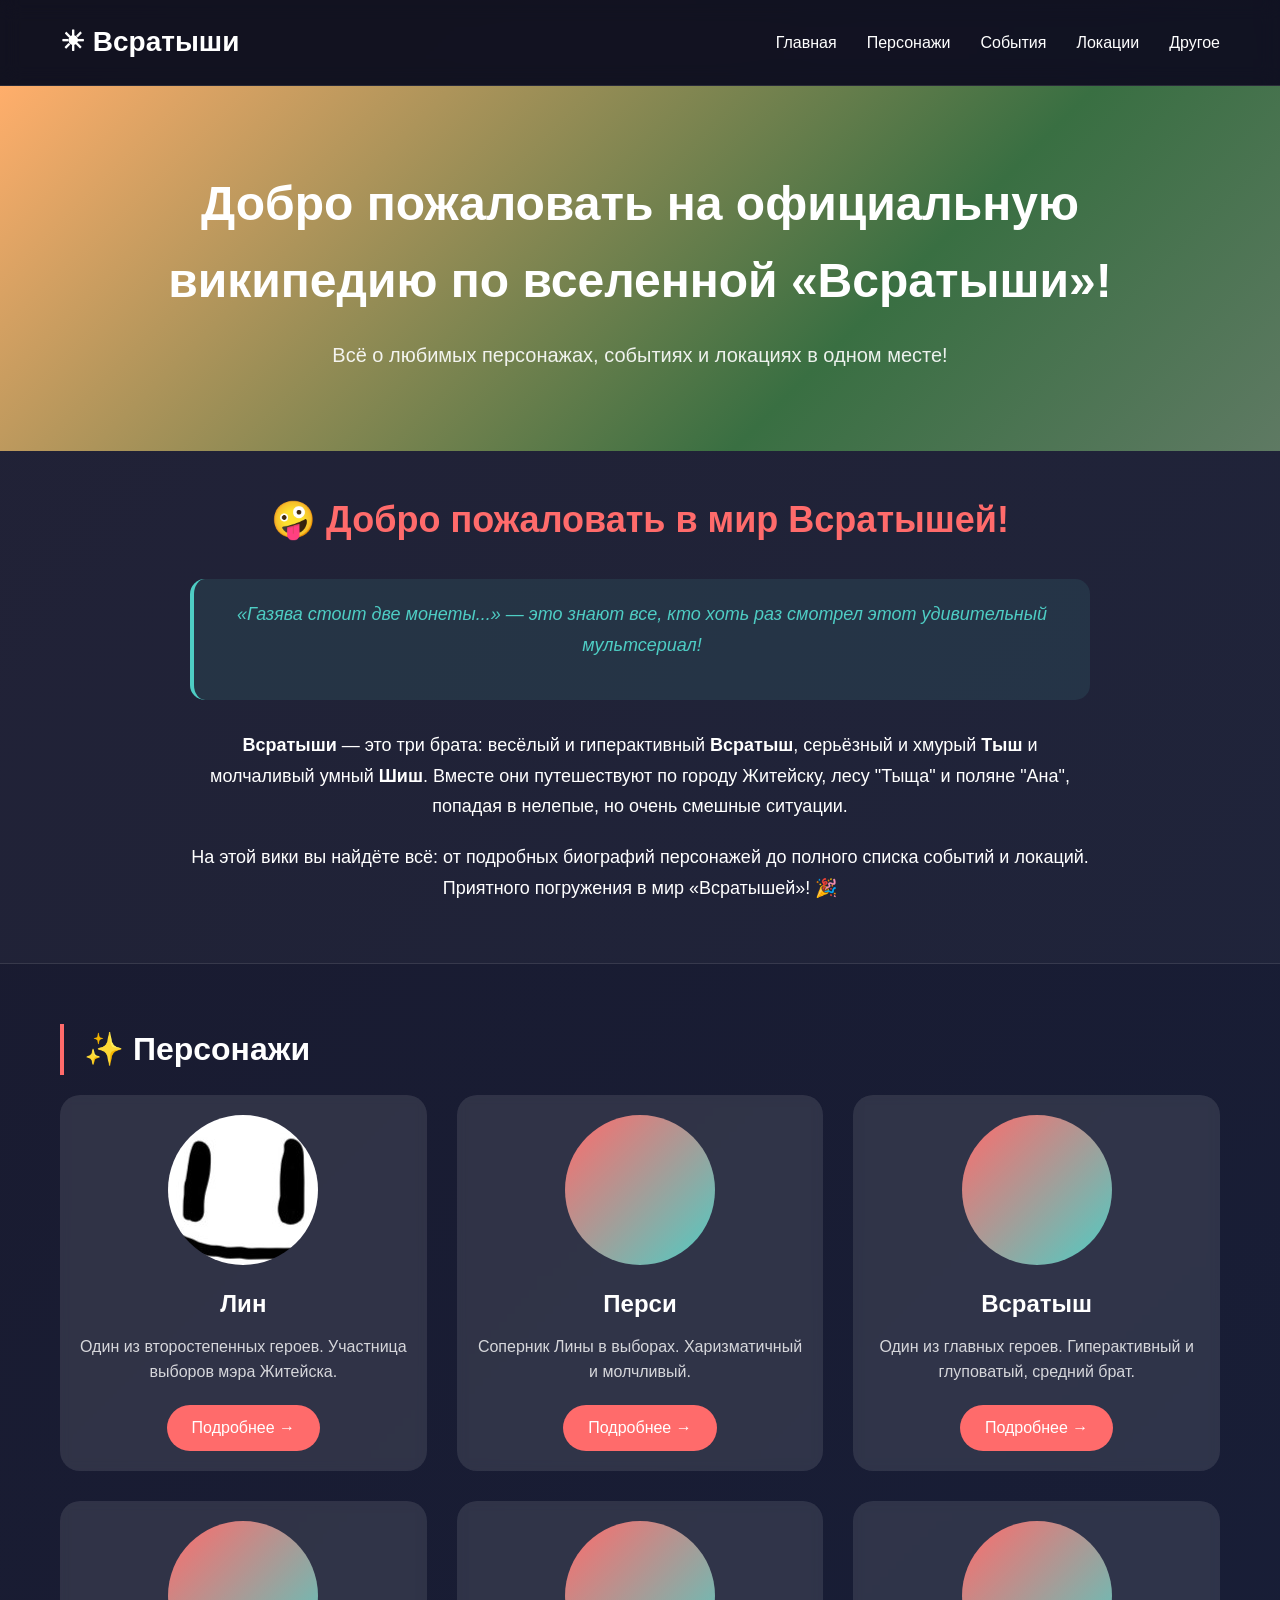
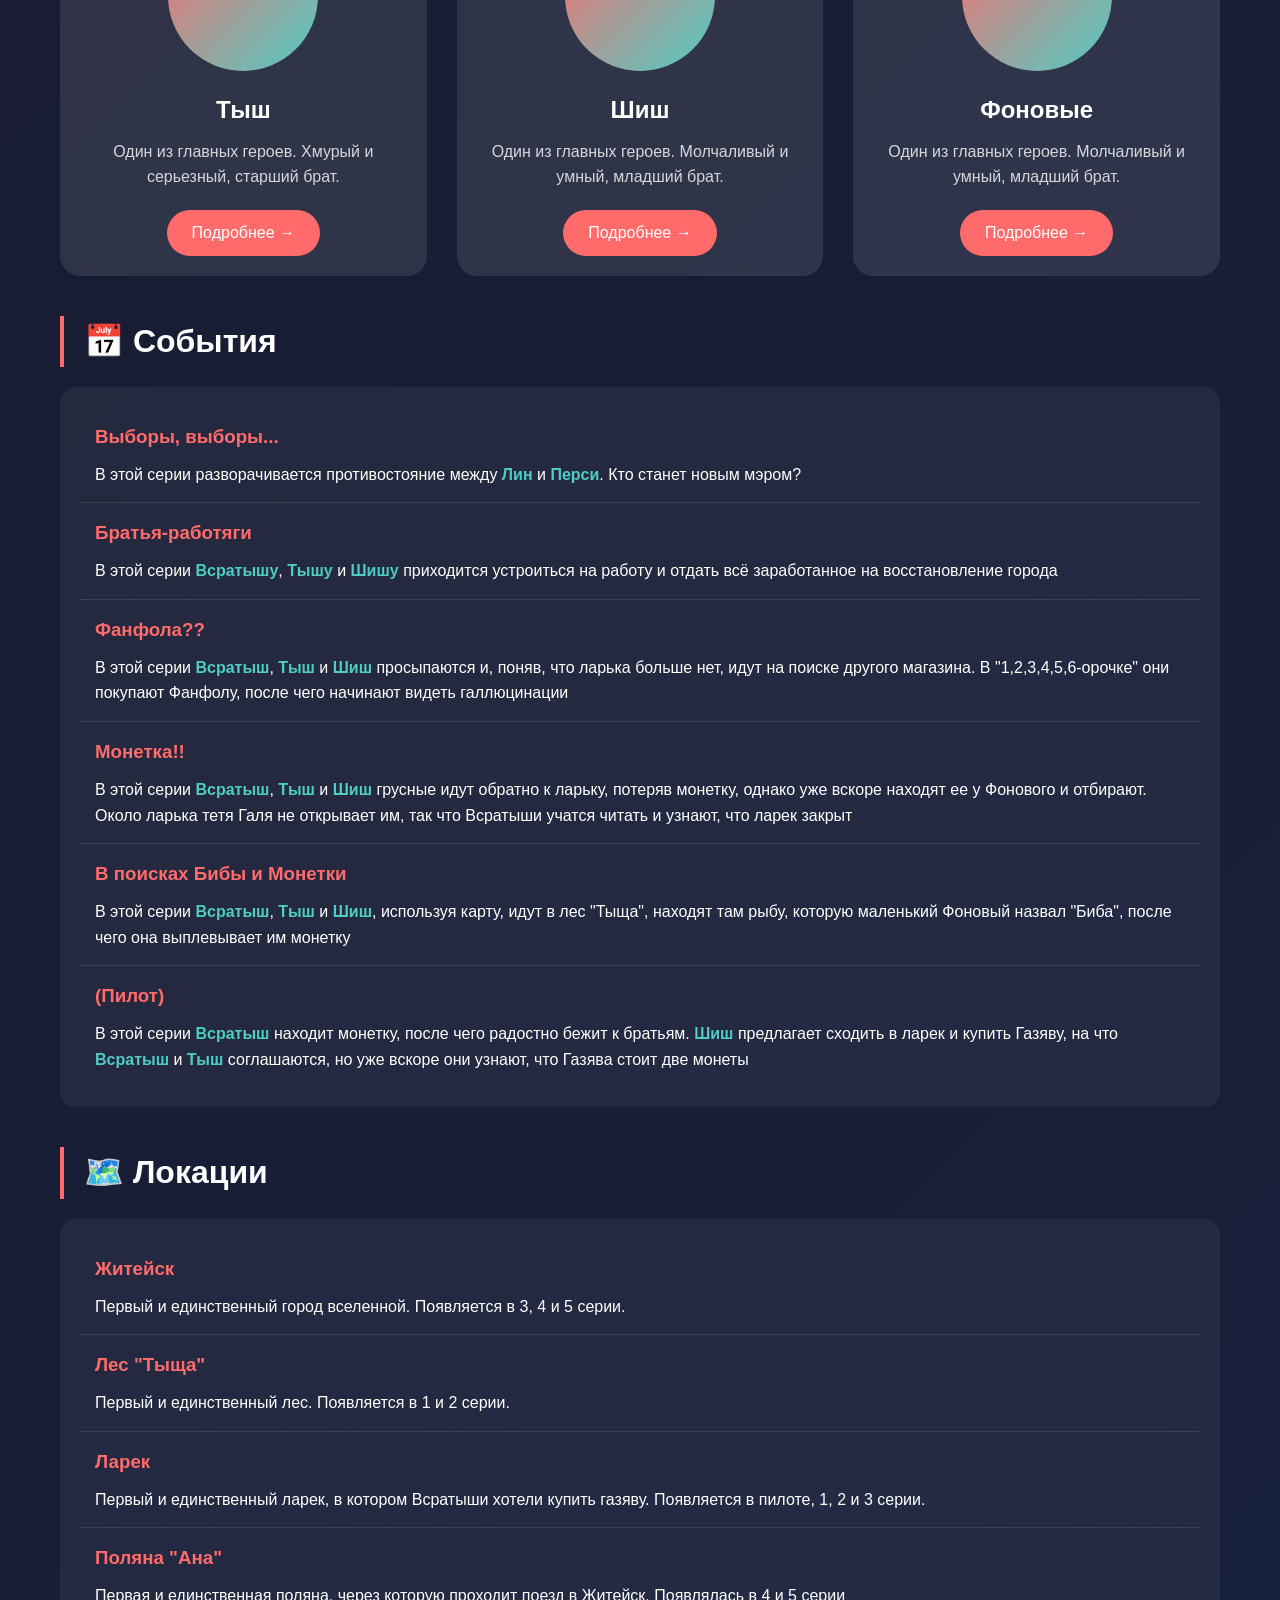
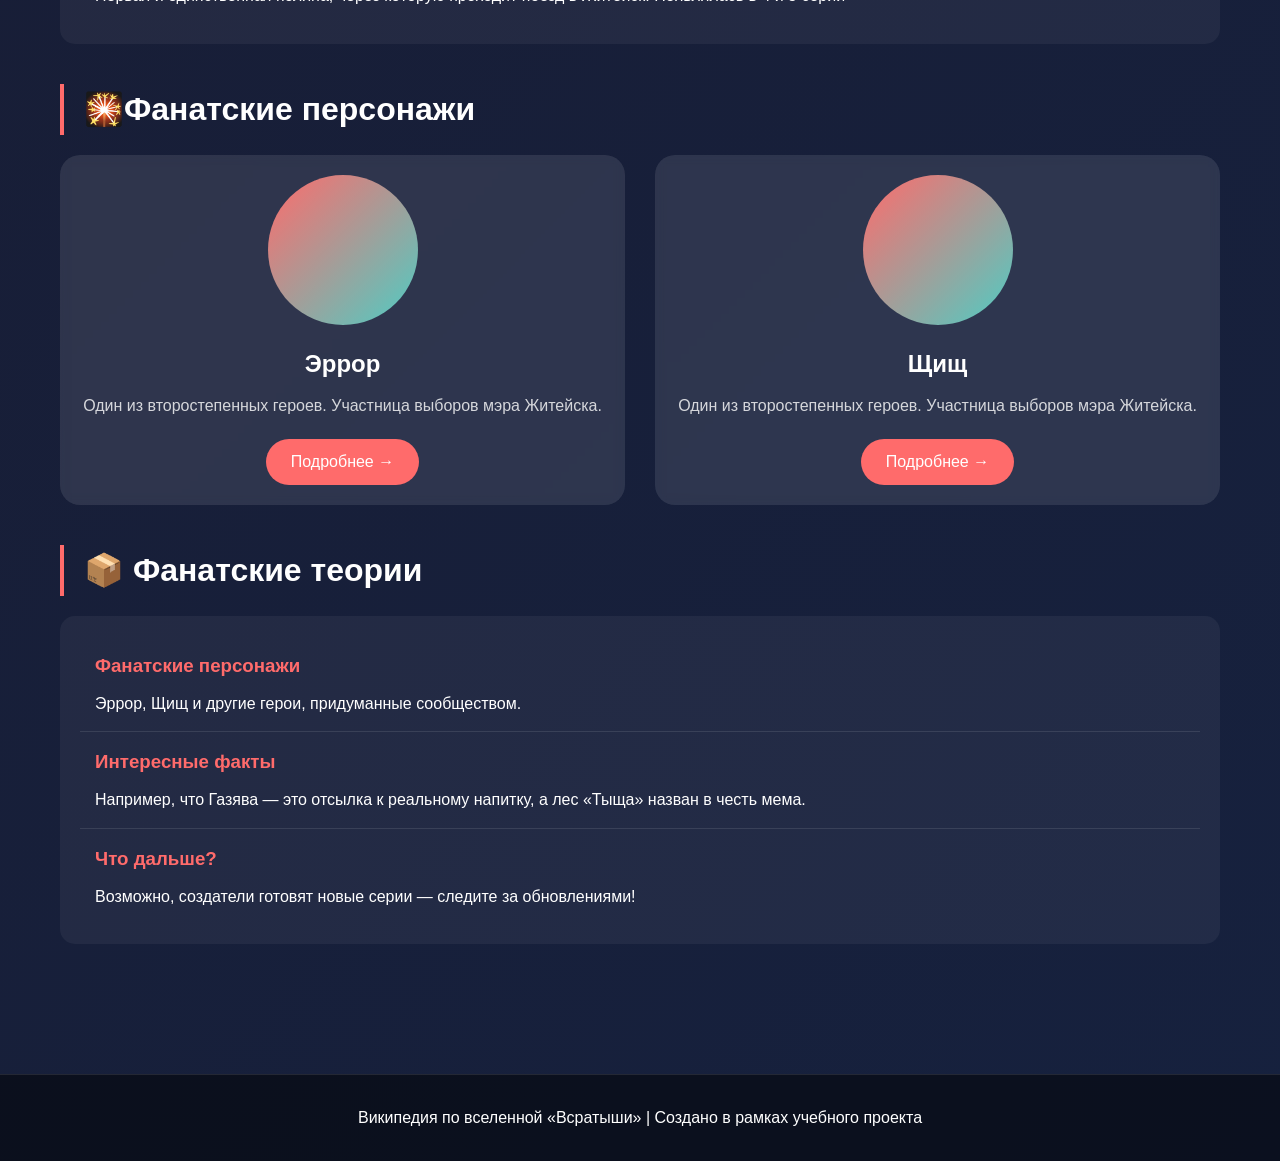
==== commit 717e1e20: "Обновление" ====
--- a/index.html
+++ b/index.html
@@ -55,7 +55,7 @@
                 <h2 id="personazhi">✨ Персонажи</h2>
                 <div class="cards">
                     <div class="card">
-                        <div class="card-image" style="background-color: #ff6b6b;"></div>
+                        <img src="images/lin.jpg" alt="Лин" class="card-image-img">
                         <h3>Лин</h3>
                         <p>Один из второстепенных героев. Участница выборов мэра Житейска.</p>
                         <a href="персонажи/lin.html" class="btn">Подробнее →</a>
--- a/style.css
+++ b/style.css
@@ -61,7 +61,7 @@
     transition: all 0.3s ease;
 }
 
-/* Анимация при открытом меню (бургер превращается в крестик) */
+/* Анимация при открытом меню */
 .burger-menu.active span:nth-child(1) {
     transform: rotate(45deg) translate(5px, 5px);
 }
@@ -163,6 +163,16 @@
     border-radius: 50%;
     margin: 0 auto 20px;
     background: linear-gradient(135deg, #ff6b6b, #4ecdc4);
+}
+
+/* Стили для картинок в карточках */
+.card-image-img {
+    width: 150px;
+    height: 150px;
+    border-radius: 50%;
+    object-fit: cover;
+    margin: 0 auto 20px;
+    display: block;
 }
 
 .card h3 {
@@ -222,68 +232,7 @@
     text-decoration: underline;
 }
 
-/* Подвал */
-footer {
-    background: rgba(0, 0, 0, 0.5);
-    text-align: center;
-    padding: 30px 0;
-    margin-top: 40px;
-    border-top: 1px solid rgba(255, 255, 255, 0.1);
-}
-
-/* ========== АДАПТАЦИЯ ДЛЯ МОБИЛЬНЫХ ========== */
-@media (max-width: 768px) {
-    /* Герой */
-    .hero h2 {
-        font-size: 32px;
-    }
-    
-    .hero {
-        padding: 50px 0;
-    }
-    
-    /* Логотип */
-    .logo {
-        text-align: center;
-        display: block;
-    }
-    
-    /* Бургер-меню — показываем */
-    .burger-menu {
-        display: block;
-    }
-    
-    /* Навигация по умолчанию скрыта */
-    nav {
-        width: 100%;
-        max-height: 0;
-        overflow: hidden;
-        transition: max-height 0.3s ease-out;
-    }
-    
-    /* Когда меню открыто */
-    nav.open {
-        max-height: 300px;
-    }
-    
-    /* Стили для мобильного меню */
-    nav ul {
-        flex-direction: column;
-        gap: 15px;
-        padding: 20px 0;
-        text-align: center;
-    }
-    
-    nav ul li a {
-        display: block;
-        padding: 8px 0;
-        white-space: normal;
-    }
-    
-    /* Карточки в один столбец */
-    .cards {
-        grid-template-columns: 1fr;
-    /* ========== СТИЛИ ДЛЯ ВСТУПЛЕНИЯ ========== */
+/* ========== СТИЛИ ДЛЯ ВСТУПЛЕНИЯ ========== */
 .intro {
     padding: 40px 0;
     background: rgba(255, 255, 255, 0.03);
@@ -321,8 +270,70 @@
     border-left: 4px solid #4ecdc4;
 }
 
-/* Для мобильных */
+/* Подвал */
+footer {
+    background: rgba(0, 0, 0, 0.5);
+    text-align: center;
+    padding: 30px 0;
+    margin-top: 40px;
+    border-top: 1px solid rgba(255, 255, 255, 0.1);
+}
+
+/* ========== АДАПТАЦИЯ ДЛЯ МОБИЛЬНЫХ ========== */
 @media (max-width: 768px) {
+    /* Герой */
+    .hero h2 {
+        font-size: 32px;
+    }
+    
+    .hero {
+        padding: 50px 0;
+    }
+    
+    /* Логотип */
+    .logo {
+        text-align: center;
+        display: block;
+    }
+    
+    /* Бургер-меню — показываем */
+    .burger-menu {
+        display: block;
+    }
+    
+    /* Навигация по умолчанию скрыта */
+    nav {
+        width: 100%;
+        max-height: 0;
+        overflow: hidden;
+        transition: max-height 0.3s ease-out;
+    }
+    
+    /* Когда меню открыто */
+    nav.open {
+        max-height: 300px;
+    }
+    
+    /* Стили для мобильного меню */
+    nav ul {
+        flex-direction: column;
+        gap: 15px;
+        padding: 20px 0;
+        text-align: center;
+    }
+    
+    nav ul li a {
+        display: block;
+        padding: 8px 0;
+        white-space: normal;
+    }
+    
+    /* Карточки в один столбец */
+    .cards {
+        grid-template-columns: 1fr;
+    }
+    
+    /* Вступление для мобильных */
     .intro-content h2 {
         font-size: 28px;
     }
@@ -335,4 +346,4 @@
         font-size: 18px;
         padding: 15px;
     }
-}
+}
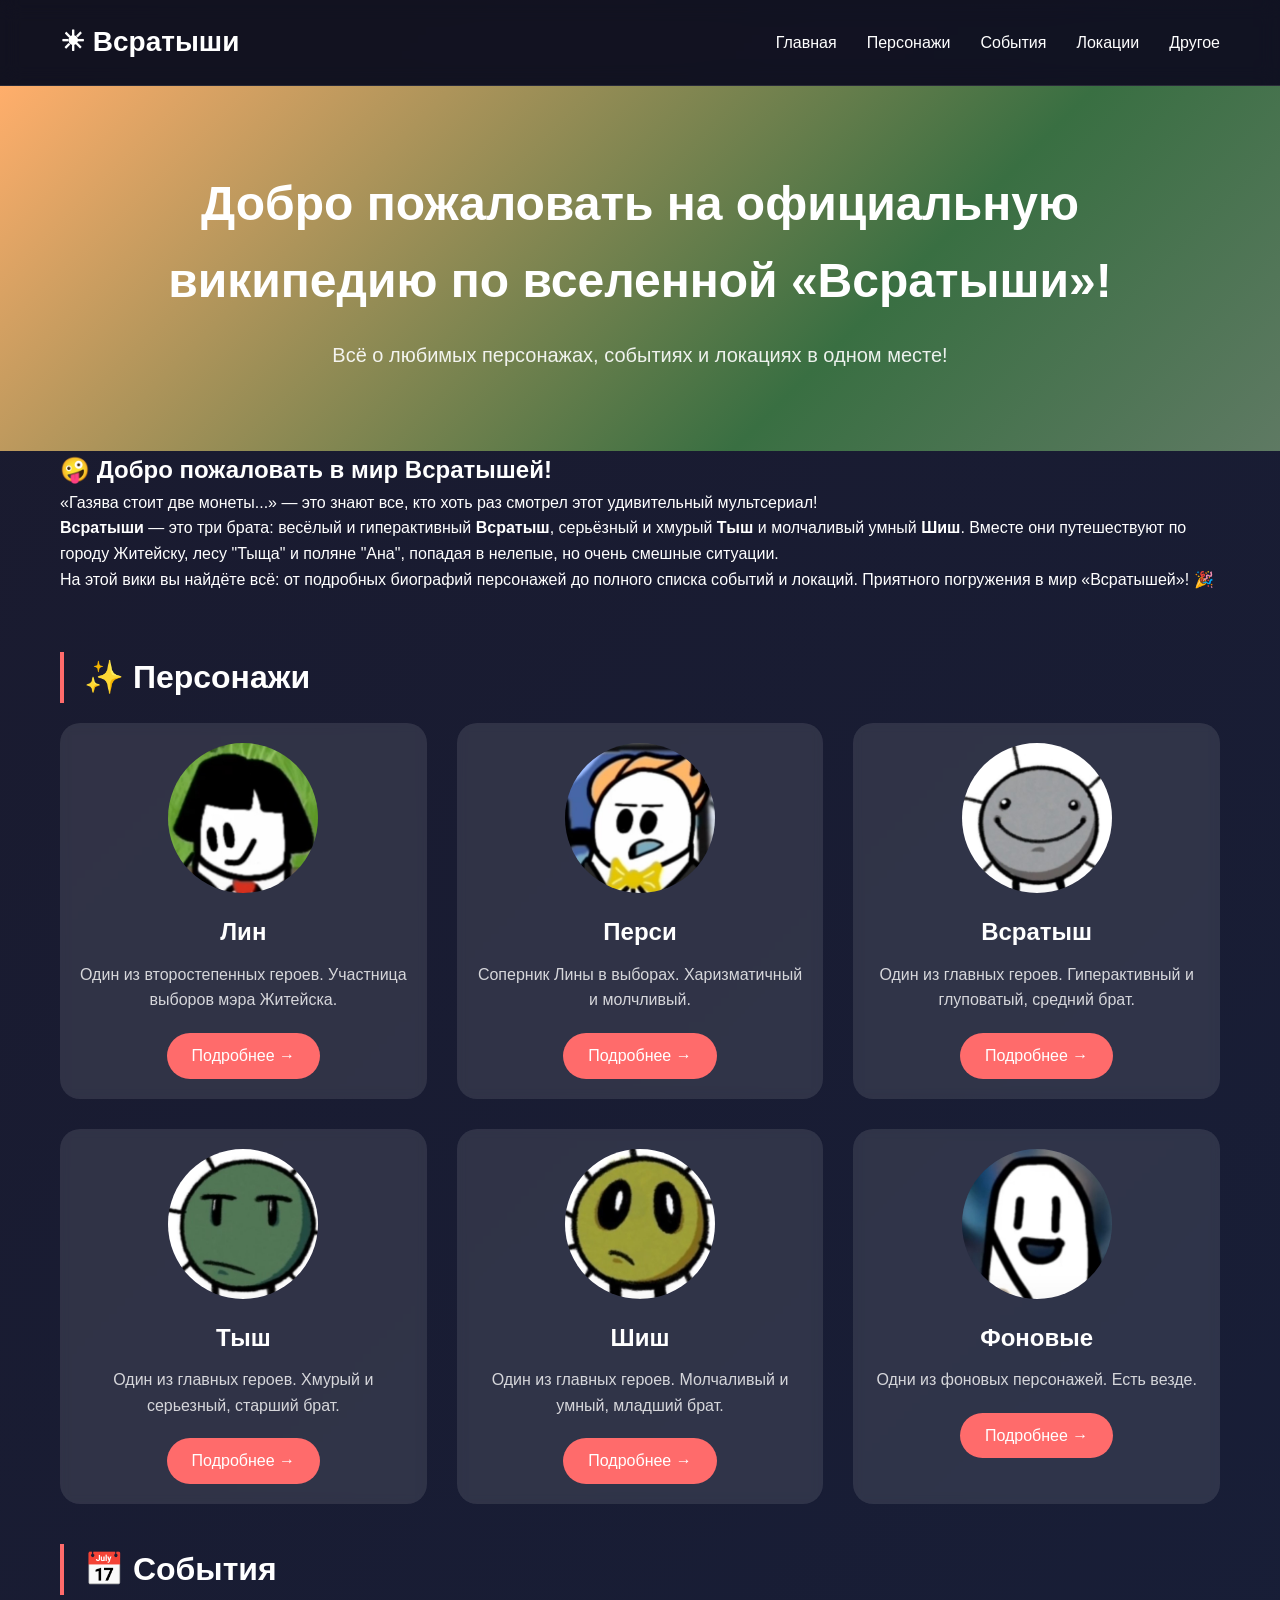
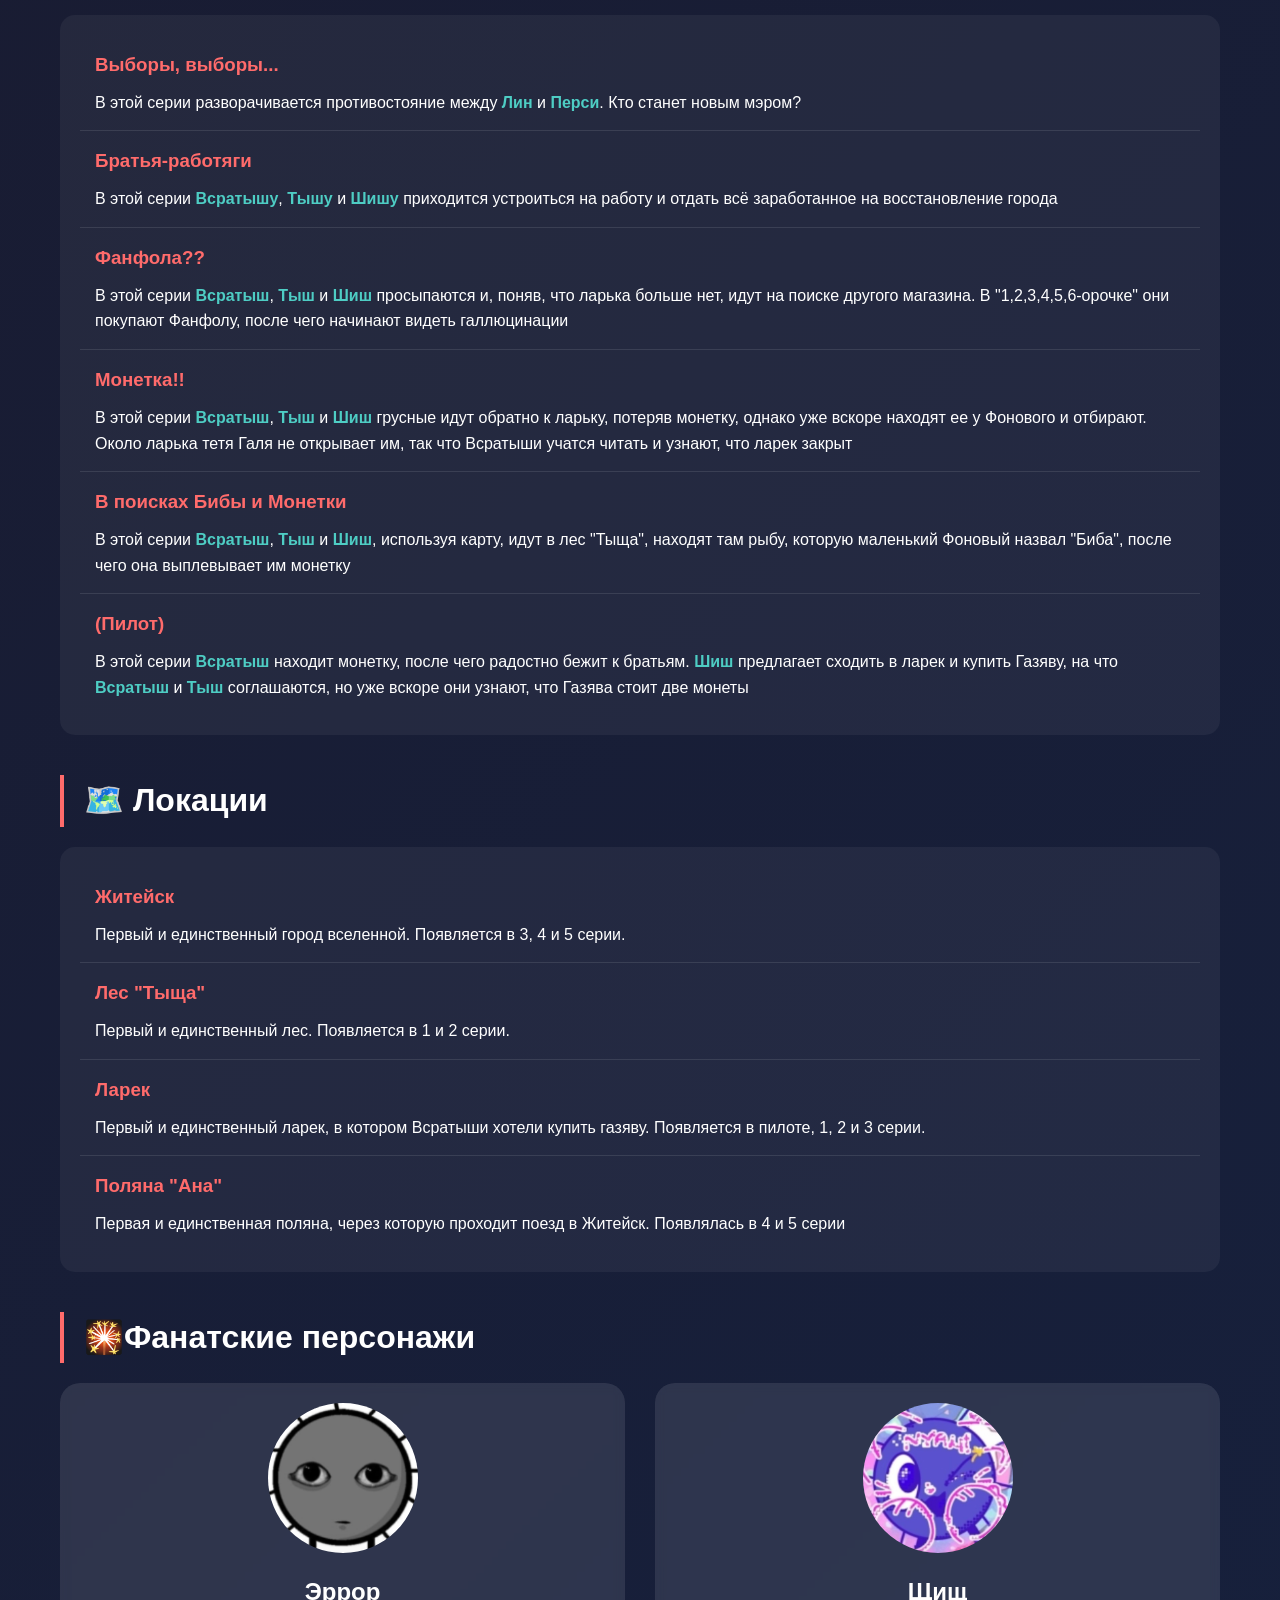
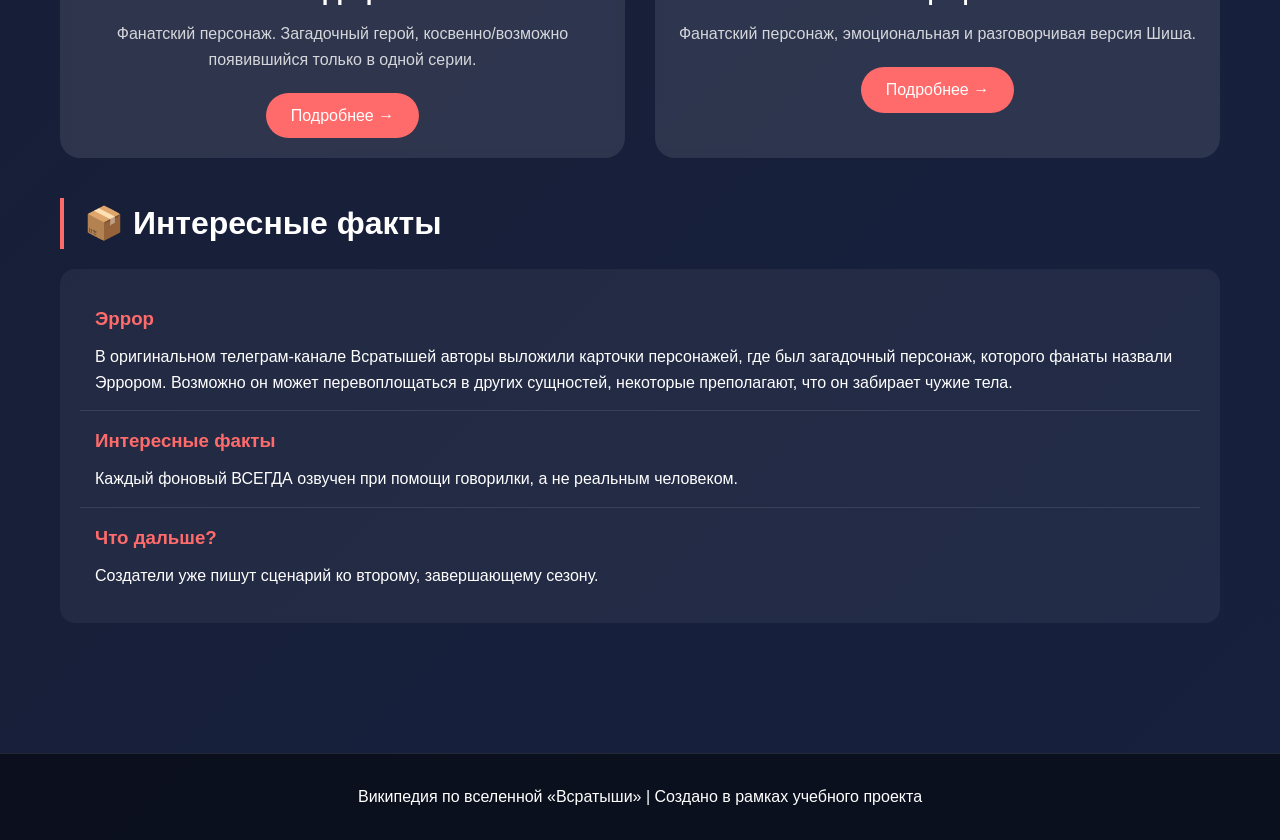
==== commit f81b5603: "Пре-релиз Фотки, интересные факты" ====
--- a/index.html
+++ b/index.html
@@ -61,33 +61,33 @@
                         <a href="персонажи/lin.html" class="btn">Подробнее →</a>
                     </div>
                     <div class="card">
-                        <div class="card-image" style="background-color: #4ecdc4;"></div>
+                        <img src="images/persi.jpg" alt="Перси" class="card-image-img">
                         <h3>Перси</h3>
                         <p>Соперник Лины в выборах. Харизматичный и молчливый.</p>
                         <a href="персонажи/persi.html" class="btn">Подробнее →</a>
                     </div>
                     <div class="card">
-                        <div class="card-image" style="background-color: #ff6b6b;"></div>
+                        <img src="images/vsratysh.jpg" alt="Всратыш" class="card-image-img">
                         <h3>Всратыш</h3>
                         <p>Один из главных героев. Гиперактивный и глуповатый, средний брат.</p>
                         <a href="персонажи/vsratysh.html" class="btn">Подробнее →</a>
                     </div>
                     <div class="card">
-                        <div class="card-image" style="background-color: #ff6b6b;"></div>
+                        <img src="images/tysh.jpg" alt="Тыш" class="card-image-img">
                         <h3>Тыш</h3>
                         <p>Один из главных героев. Хмурый и серьезный, старший брат.</p>
                         <a href="персонажи/tysh.html" class="btn">Подробнее →</a>
                     </div>
                     <div class="card">
-                        <div class="card-image" style="background-color: #ff6b6b;"></div>
+                        <img src="images/shysh.jpg" alt="Шиш" class="card-image-img">
                         <h3>Шиш</h3>
                         <p>Один из главных героев. Молчаливый и умный, младший брат.</p>
                         <a href="персонажи/shysh.html" class="btn">Подробнее →</a>
                     </div>
                     <div class="card">
-                        <div class="card-image" style="background-color: #ff6b6b;"></div>
+                        <img src="images/fonovyi.jpg" alt="Фоновые" class="card-image-img">
                         <h3>Фоновые</h3>
-                        <p>Один из главных героев. Молчаливый и умный, младший брат.</p>
+                        <p>Одни из фоновых персонажей. Есть везде.</p>
                         <a href="персонажи/fonovyi.html" class="btn">Подробнее →</a>
                     </div>
                 </div>
@@ -143,32 +143,32 @@
                 <h2 id="drugoe">🎇Фанатские персонажи</h2>
                 <div class="cards">
                     <div class="card">
-                        <div class="card-image" style="background-color: #ff6b6b;"></div>
+                        <img src="images/error.jpg" alt="Эррор" class="card-image-img">
                         <h3>Эррор</h3>
-                        <p>Один из второстепенных героев. Участница выборов мэра Житейска.</p>
+                        <p>Фанатский персонаж. Загадочный герой, косвенно/возможно появившийся только в одной серии.</p>
                         <a href="персонажи/error.html" class="btn">Подробнее →</a>
                     </div>
                     <div class="card">
-                        <div class="card-image" style="background-color: #ff6b6b;"></div>
+                        <img src="images/schisch.jpg" alt="Щищ" class="card-image-img">
                         <h3>Щищ</h3>
-                        <p>Один из второстепенных героев. Участница выборов мэра Житейска.</p>
+                        <p>Фанатский персонаж, эмоциональная и разговорчивая версия Шиша.</p>
                         <a href="персонажи/schisch.html" class="btn">Подробнее →</a>
                     </div>
                 </div>
 
-                <h2 id="drugoe">📦 Фанатские теории</h2>
+                <h2 id="drugoe">📦 Интересные факты</h2>
                 <div class="locations-list">
                     <div class="location-item">
-                        <h3>Фанатские персонажи</h3>
-                        <p>Эррор, Щищ и другие герои, придуманные сообществом.</p>
+                        <h3>Эррор</h3>
+                        <p>В оригинальном телеграм-канале Всратышей авторы выложили карточки персонажей, где был загадочный персонаж, которого фанаты назвали Эррором. Возможно он может перевоплощаться в других сущностей, некоторые преполагают, что он забирает чужие тела.</p>
                     </div>
                     <div class="location-item">
                         <h3>Интересные факты</h3>
-                        <p>Например, что Газява — это отсылка к реальному напитку, а лес «Тыща» назван в честь мема.</p>
+                        <p>Каждый фоновый ВСЕГДА озвучен при помощи говорилки, а не реальным человеком.</p>
                     </div>
                     <div class="location-item">
                         <h3>Что дальше?</h3>
-                        <p>Возможно, создатели готовят новые серии — следите за обновлениями!</p>
+                        <p>Создатели уже пишут сценарий ко второму, завершающему сезону.</p>
                     </div>
                 </div>
             </div>
--- a/style.css
+++ b/style.css
@@ -61,7 +61,7 @@
     transition: all 0.3s ease;
 }
 
-/* Анимация при открытом меню */
+/* Анимация при открытом меню (бургер превращается в крестик) */
 .burger-menu.active span:nth-child(1) {
     transform: rotate(45deg) translate(5px, 5px);
 }
@@ -165,7 +165,7 @@
     background: linear-gradient(135deg, #ff6b6b, #4ecdc4);
 }
 
-/* Стили для картинок в карточках */
+/* ========== КРУГЛЫЕ КАРТИНКИ В КАРТОЧКАХ ========== */
 .card-image-img {
     width: 150px;
     height: 150px;
@@ -232,7 +232,68 @@
     text-decoration: underline;
 }
 
-/* ========== СТИЛИ ДЛЯ ВСТУПЛЕНИЯ ========== */
+/* Подвал */
+footer {
+    background: rgba(0, 0, 0, 0.5);
+    text-align: center;
+    padding: 30px 0;
+    margin-top: 40px;
+    border-top: 1px solid rgba(255, 255, 255, 0.1);
+}
+
+/* ========== АДАПТАЦИЯ ДЛЯ МОБИЛЬНЫХ ========== */
+@media (max-width: 768px) {
+    /* Герой */
+    .hero h2 {
+        font-size: 32px;
+    }
+    
+    .hero {
+        padding: 50px 0;
+    }
+    
+    /* Логотип */
+    .logo {
+        text-align: center;
+        display: block;
+    }
+    
+    /* Бургер-меню — показываем */
+    .burger-menu {
+        display: block;
+    }
+    
+    /* Навигация по умолчанию скрыта */
+    nav {
+        width: 100%;
+        max-height: 0;
+        overflow: hidden;
+        transition: max-height 0.3s ease-out;
+    }
+    
+    /* Когда меню открыто */
+    nav.open {
+        max-height: 300px;
+    }
+    
+    /* Стили для мобильного меню */
+    nav ul {
+        flex-direction: column;
+        gap: 15px;
+        padding: 20px 0;
+        text-align: center;
+    }
+    
+    nav ul li a {
+        display: block;
+        padding: 8px 0;
+        white-space: normal;
+    }
+    
+    /* Карточки в один столбец */
+    .cards {
+        grid-template-columns: 1fr;
+    /* ========== СТИЛИ ДЛЯ ВСТУПЛЕНИЯ ========== */
 .intro {
     padding: 40px 0;
     background: rgba(255, 255, 255, 0.03);
@@ -270,16 +331,7 @@
     border-left: 4px solid #4ecdc4;
 }
 
-/* Подвал */
-footer {
-    background: rgba(0, 0, 0, 0.5);
-    text-align: center;
-    padding: 30px 0;
-    margin-top: 40px;
-    border-top: 1px solid rgba(255, 255, 255, 0.1);
-}
-
-/* ========== АДАПТАЦИЯ ДЛЯ МОБИЛЬНЫХ ========== */
+/* Для мобильных */
 @media (max-width: 768px) {
     /* Герой */
     .hero h2 {
@@ -333,7 +385,7 @@
         grid-template-columns: 1fr;
     }
     
-    /* Вступление для мобильных */
+    /* Стили для вступления на мобильных */
     .intro-content h2 {
         font-size: 28px;
     }
@@ -346,4 +398,6 @@
         font-size: 18px;
         padding: 15px;
     }
+}
+    }
 }
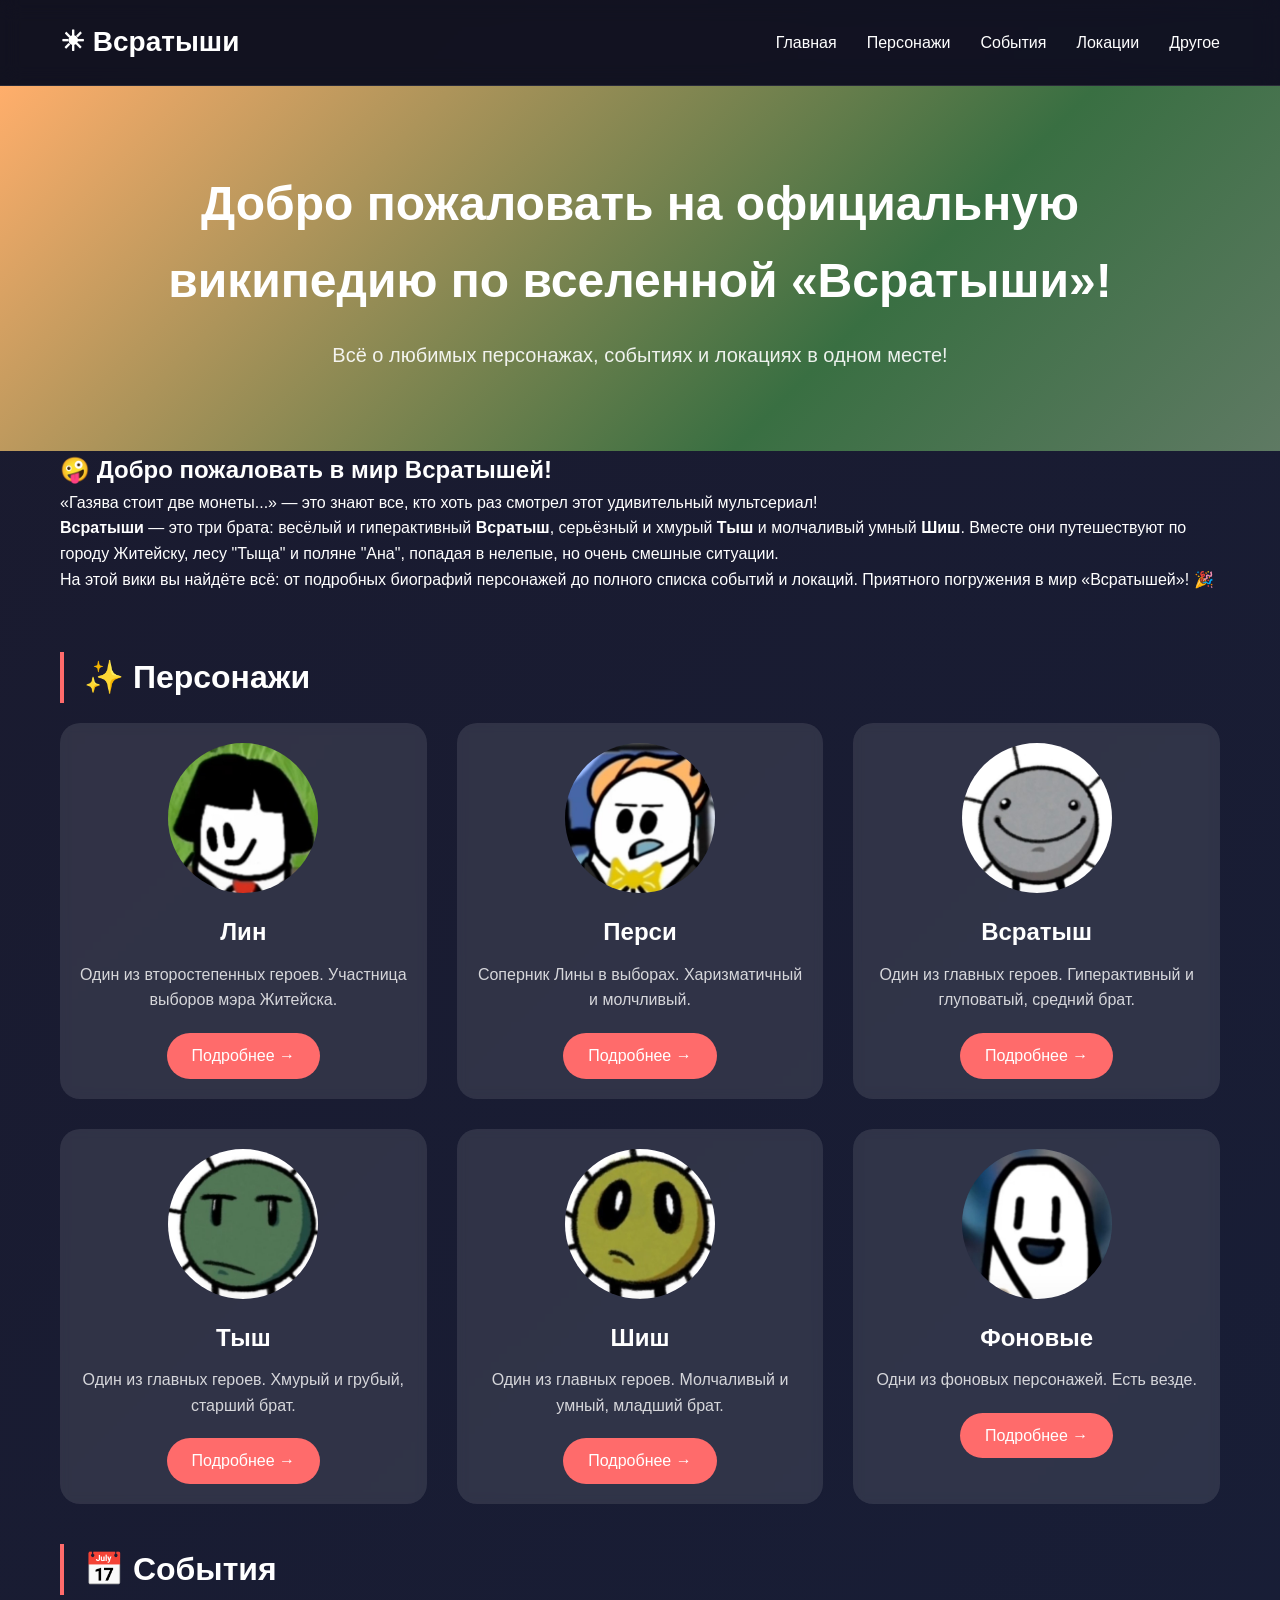
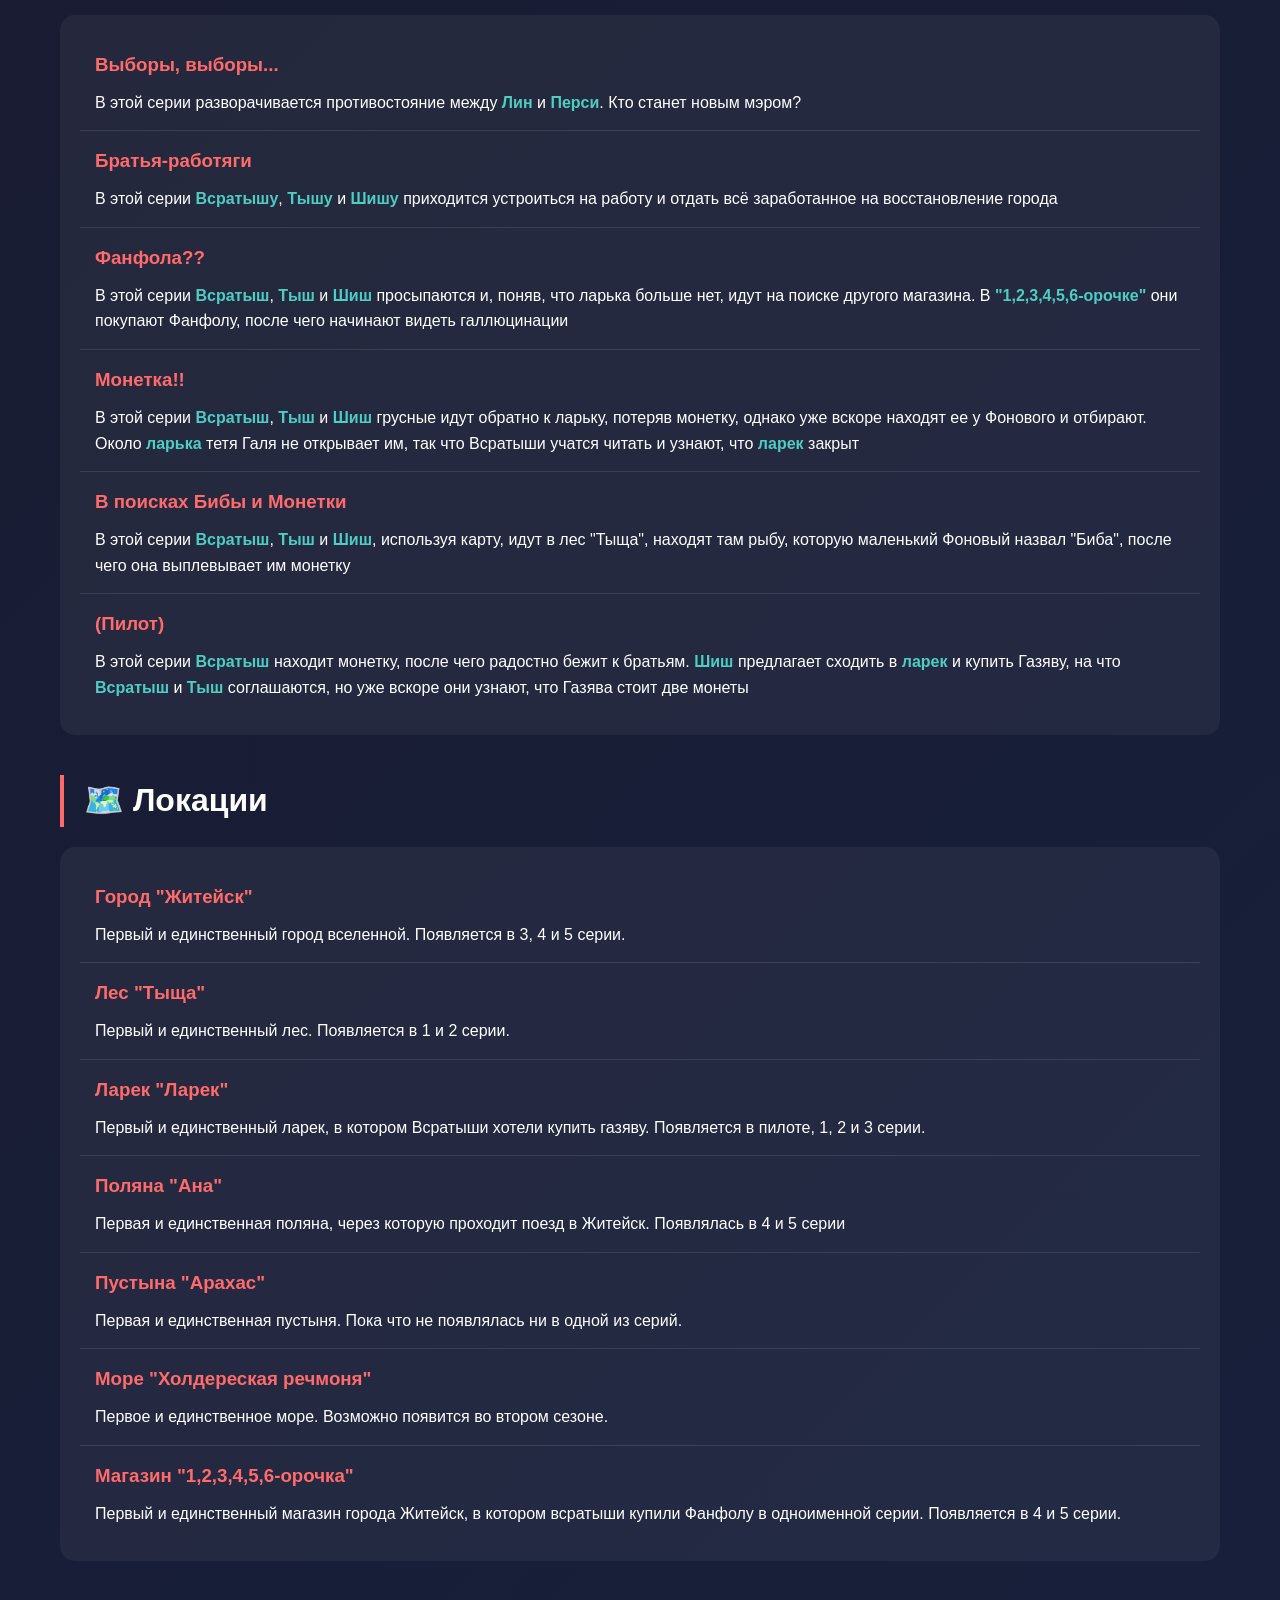
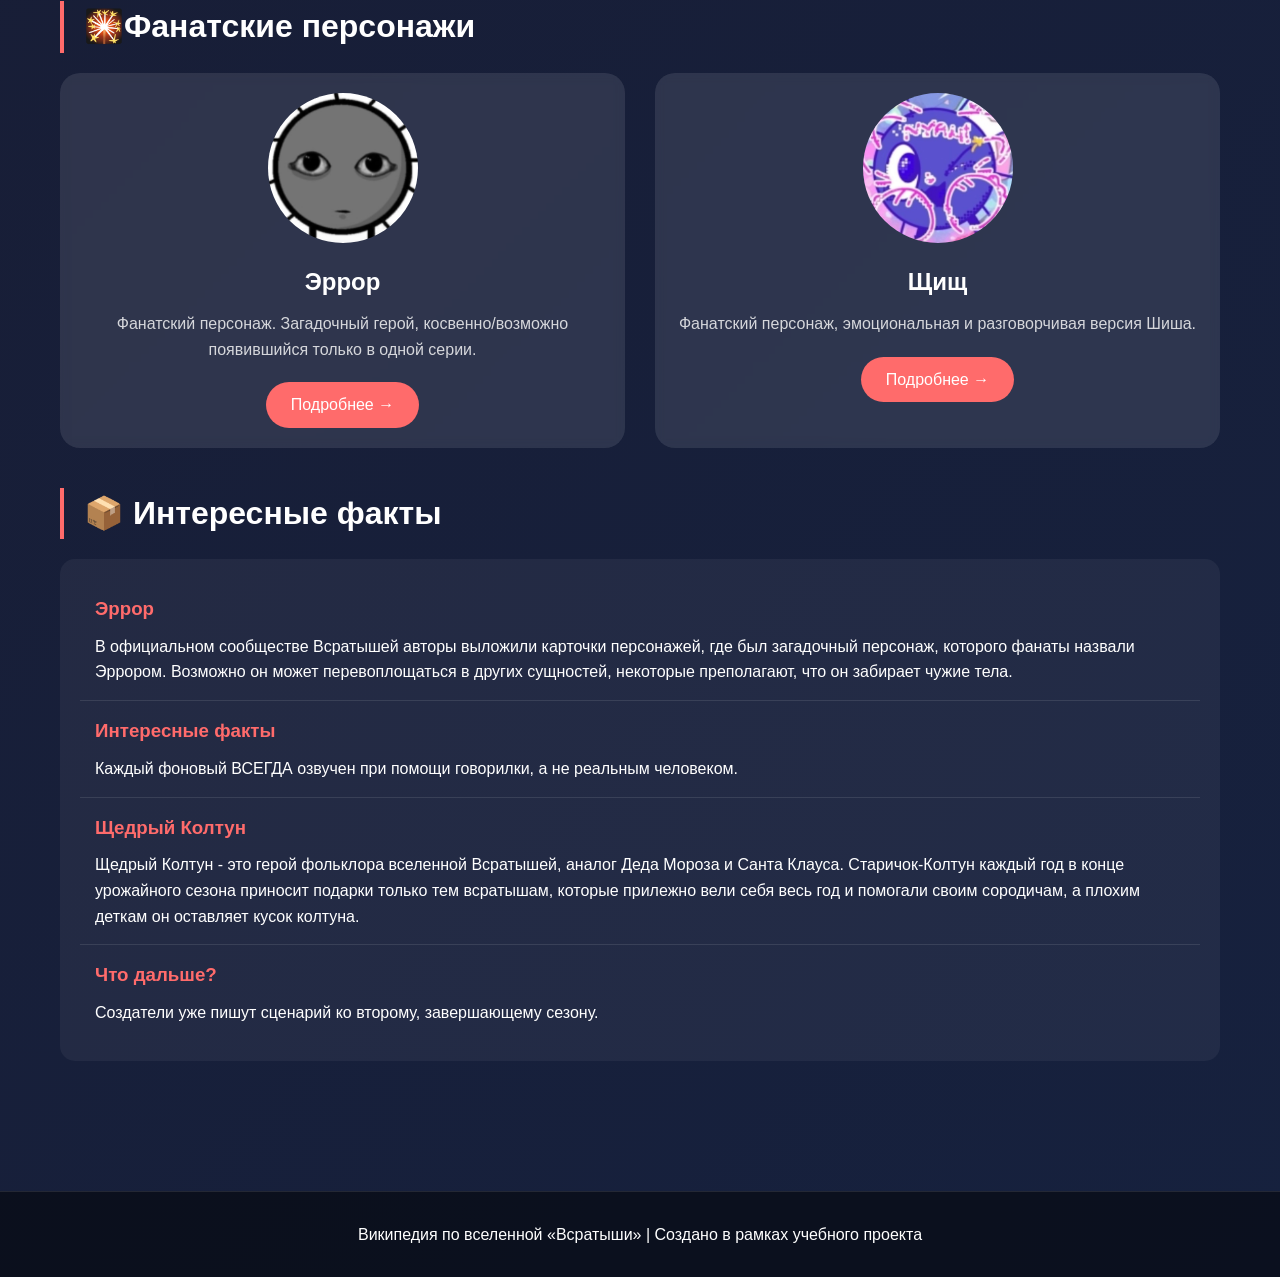
==== commit 5150702d: "Обновление опять" ====
--- a/index.html
+++ b/index.html
@@ -75,7 +75,7 @@
                     <div class="card">
                         <img src="images/tysh.jpg" alt="Тыш" class="card-image-img">
                         <h3>Тыш</h3>
-                        <p>Один из главных героев. Хмурый и серьезный, старший брат.</p>
+                        <p>Один из главных героев. Хмурый и грубый, старший брат.</p>
                         <a href="персонажи/tysh.html" class="btn">Подробнее →</a>
                     </div>
                     <div class="card">
@@ -104,11 +104,11 @@
                     </div>
                     <div class="event-item">
                         <h3>Фанфола??</h3>
-                        <p>В этой серии <strong><a href="персонажи/vsratysh.html" class="event-link">Всратыш</a></strong>, <strong><a href="персонажи/tysh.html" class="event-link">Тыш</a></strong> и <strong><a href="персонажи/shysh.html" class="event-link">Шиш</a></strong> просыпаются и, поняв, что ларька больше нет, идут на поиске другого магазина. В "1,2,3,4,5,6-орочке" они покупают Фанфолу, после чего начинают видеть галлюцинации</p>
+                        <p>В этой серии <strong><a href="персонажи/vsratysh.html" class="event-link">Всратыш</a></strong>, <strong><a href="персонажи/tysh.html" class="event-link">Тыш</a></strong> и <strong><a href="персонажи/shysh.html" class="event-link">Шиш</a></strong> просыпаются и, поняв, что ларька больше нет, идут на поиске другого магазина. В <a href="index.html#lokacii" class="event-link">"1,2,3,4,5,6-орочке"</a> они покупают Фанфолу, после чего начинают видеть галлюцинации</p>
                     </div>
                     <div class="event-item">
                         <h3>Монетка!!</h3>
-                        <p>В этой серии <strong><a href="персонажи/vsratysh.html" class="event-link">Всратыш</a></strong>, <strong><a href="персонажи/tysh.html" class="event-link">Тыш</a></strong> и <strong><a href="персонажи/shysh.html" class="event-link">Шиш</a></strong> грусные идут обратно к ларьку, потеряв монетку, однако уже вскоре находят ее у Фонового и отбирают. Около ларька тетя Галя не открывает им, так что Всратыши учатся читать и узнают, что ларек закрыт</p>
+                        <p>В этой серии <strong><a href="персонажи/vsratysh.html" class="event-link">Всратыш</a></strong>, <strong><a href="персонажи/tysh.html" class="event-link">Тыш</a></strong> и <strong><a href="персонажи/shysh.html" class="event-link">Шиш</a></strong> грусные идут обратно к ларьку, потеряв монетку, однако уже вскоре находят ее у Фонового и отбирают. Около <a href="index.html#lokacii" class="event-link">ларька</a> тетя Галя не открывает им, так что Всратыши учатся читать и узнают, что <a href="index.html#lokacii" class="event-link">ларек</a> закрыт</p>
                     </div>
                     <div class="event-item">
                         <h3>В поисках Бибы и Монетки</h3>
@@ -116,14 +116,14 @@
                     </div>
                     <div class="event-item">
                         <h3>(Пилот)</h3>
-                        <p>В этой серии <strong><a href="персонажи/vsratysh.html" class="event-link">Всратыш</a></strong> находит монетку, после чего радостно бежит к братьям. <strong><a href="персонажи/shysh.html" class="event-link">Шиш</a></strong> предлагает сходить в ларек и купить Газяву, на что <strong><a href="персонажи/vsratysh.html" class="event-link">Всратыш</a></strong> и <strong><a href="персонажи/tysh.html" class="event-link">Тыш</a></strong> соглашаются, но уже вскоре они узнают, что Газява стоит две монеты</p>
+                        <p>В этой серии <strong><a href="персонажи/vsratysh.html" class="event-link">Всратыш</a></strong> находит монетку, после чего радостно бежит к братьям. <strong><a href="персонажи/shysh.html" class="event-link">Шиш</a></strong> предлагает сходить в <a href="index.html#lokacii" class="event-link">ларек</a> и купить Газяву, на что <strong><a href="персонажи/vsratysh.html" class="event-link">Всратыш</a></strong> и <strong><a href="персонажи/tysh.html" class="event-link">Тыш</a></strong> соглашаются, но уже вскоре они узнают, что Газява стоит две монеты</p>
                     </div>
                 </div>
 
                 <h2 id="lokacii">🗺️ Локации</h2>
                 <div class="locations-list">
                     <div class="location-item">
-                        <h3>Житейск</h3>
+                        <h3>Город "Житейск"</h3>
                         <p>Первый и единственный город вселенной. Появляется в 3, 4 и 5 серии.</p>
                     </div>
                     <div class="location-item">
@@ -131,12 +131,24 @@
                         <p>Первый и единственный лес. Появляется в 1 и 2 серии.</p>
                     </div>
                     <div class="location-item">
-                        <h3>Ларек</h3>
+                        <h3>Ларек "Ларек"</h3>
                         <p>Первый и единственный ларек, в котором Всратыши хотели купить газяву. Появляется в пилоте, 1, 2 и 3 серии.</p>
                     </div>
                     <div class="location-item">
                         <h3>Поляна "Ана"</h3>
                         <p>Первая и единственная поляна, через которую проходит поезд в Житейск. Появлялась в 4 и 5 серии</p>
+                    </div>
+                    <div class="location-item">
+                        <h3>Пустына "Арахас"</h3>
+                        <p>Первая и единственная пустыня. Пока что не появлялась ни в одной из серий.</p>
+                    </div>
+                    <div class="location-item">
+                        <h3>Море "Холдереская речмоня"</h3>
+                        <p>Первое и единственное море. Возможно появится во втором сезоне.</p>
+                    </div>
+                    <div class="location-item">
+                        <h3>Магазин "1,2,3,4,5,6-орочка"</h3>
+                        <p>Первый и единственный магазин города Житейск, в котором всратыши купили Фанфолу в одноименной серии. Появляется в 4 и 5 серии.</p>
                     </div>
                 </div>
 
@@ -160,11 +172,15 @@
                 <div class="locations-list">
                     <div class="location-item">
                         <h3>Эррор</h3>
-                        <p>В оригинальном телеграм-канале Всратышей авторы выложили карточки персонажей, где был загадочный персонаж, которого фанаты назвали Эррором. Возможно он может перевоплощаться в других сущностей, некоторые преполагают, что он забирает чужие тела.</p>
+                        <p>В официальном сообществе Всратышей авторы выложили карточки персонажей, где был загадочный персонаж, которого фанаты назвали Эррором. Возможно он может перевоплощаться в других сущностей, некоторые преполагают, что он забирает чужие тела.</p>
                     </div>
                     <div class="location-item">
                         <h3>Интересные факты</h3>
                         <p>Каждый фоновый ВСЕГДА озвучен при помощи говорилки, а не реальным человеком.</p>
+                    </div>
+                    <div class="location-item">
+                        <h3>Щедрый Колтун</h3>
+                        <p>Щедрый Колтун - это герой фольклора вселенной Всратышей, аналог Деда Мороза и Санта Клауса. Старичок-Колтун каждый год в конце урожайного сезона приносит подарки только тем всратышам, которые прилежно вели себя весь год и помогали своим сородичам, а плохим деткам он оставляет кусок колтуна.</p>
                     </div>
                     <div class="location-item">
                         <h3>Что дальше?</h3>
